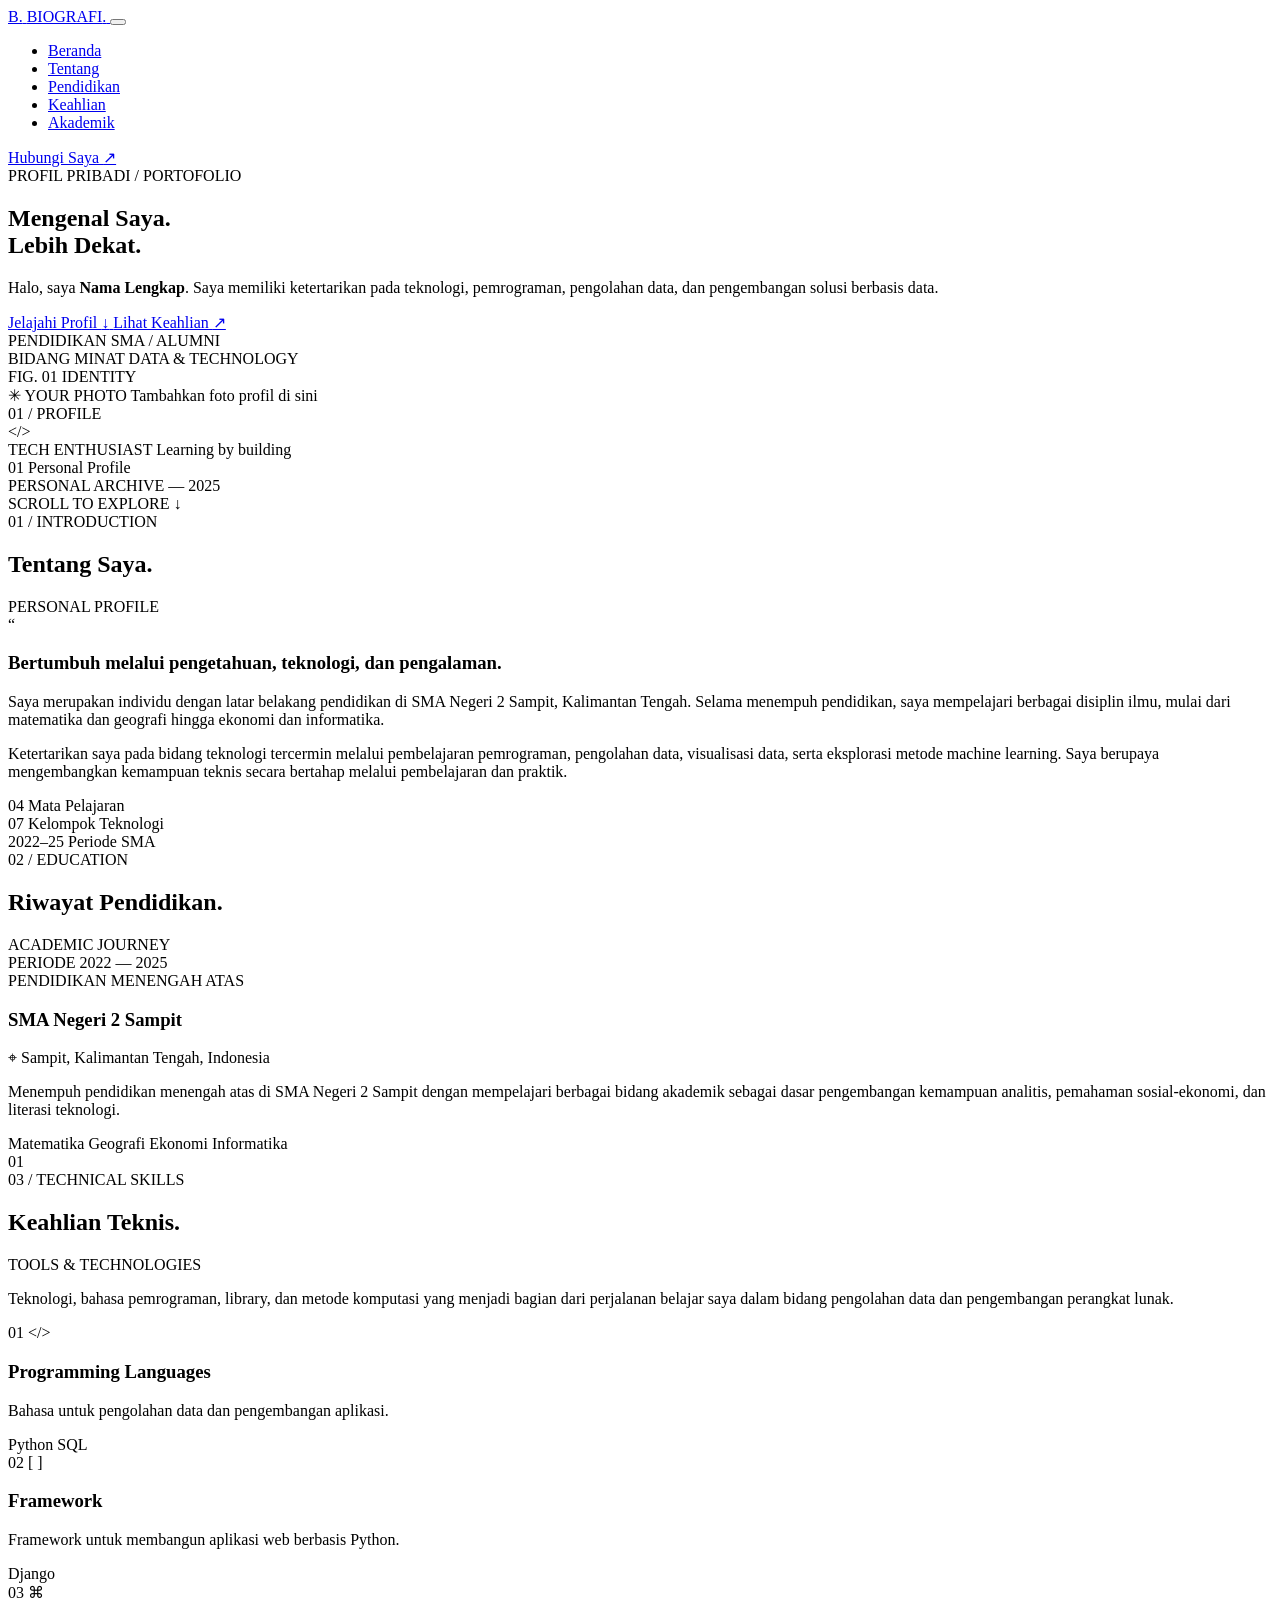
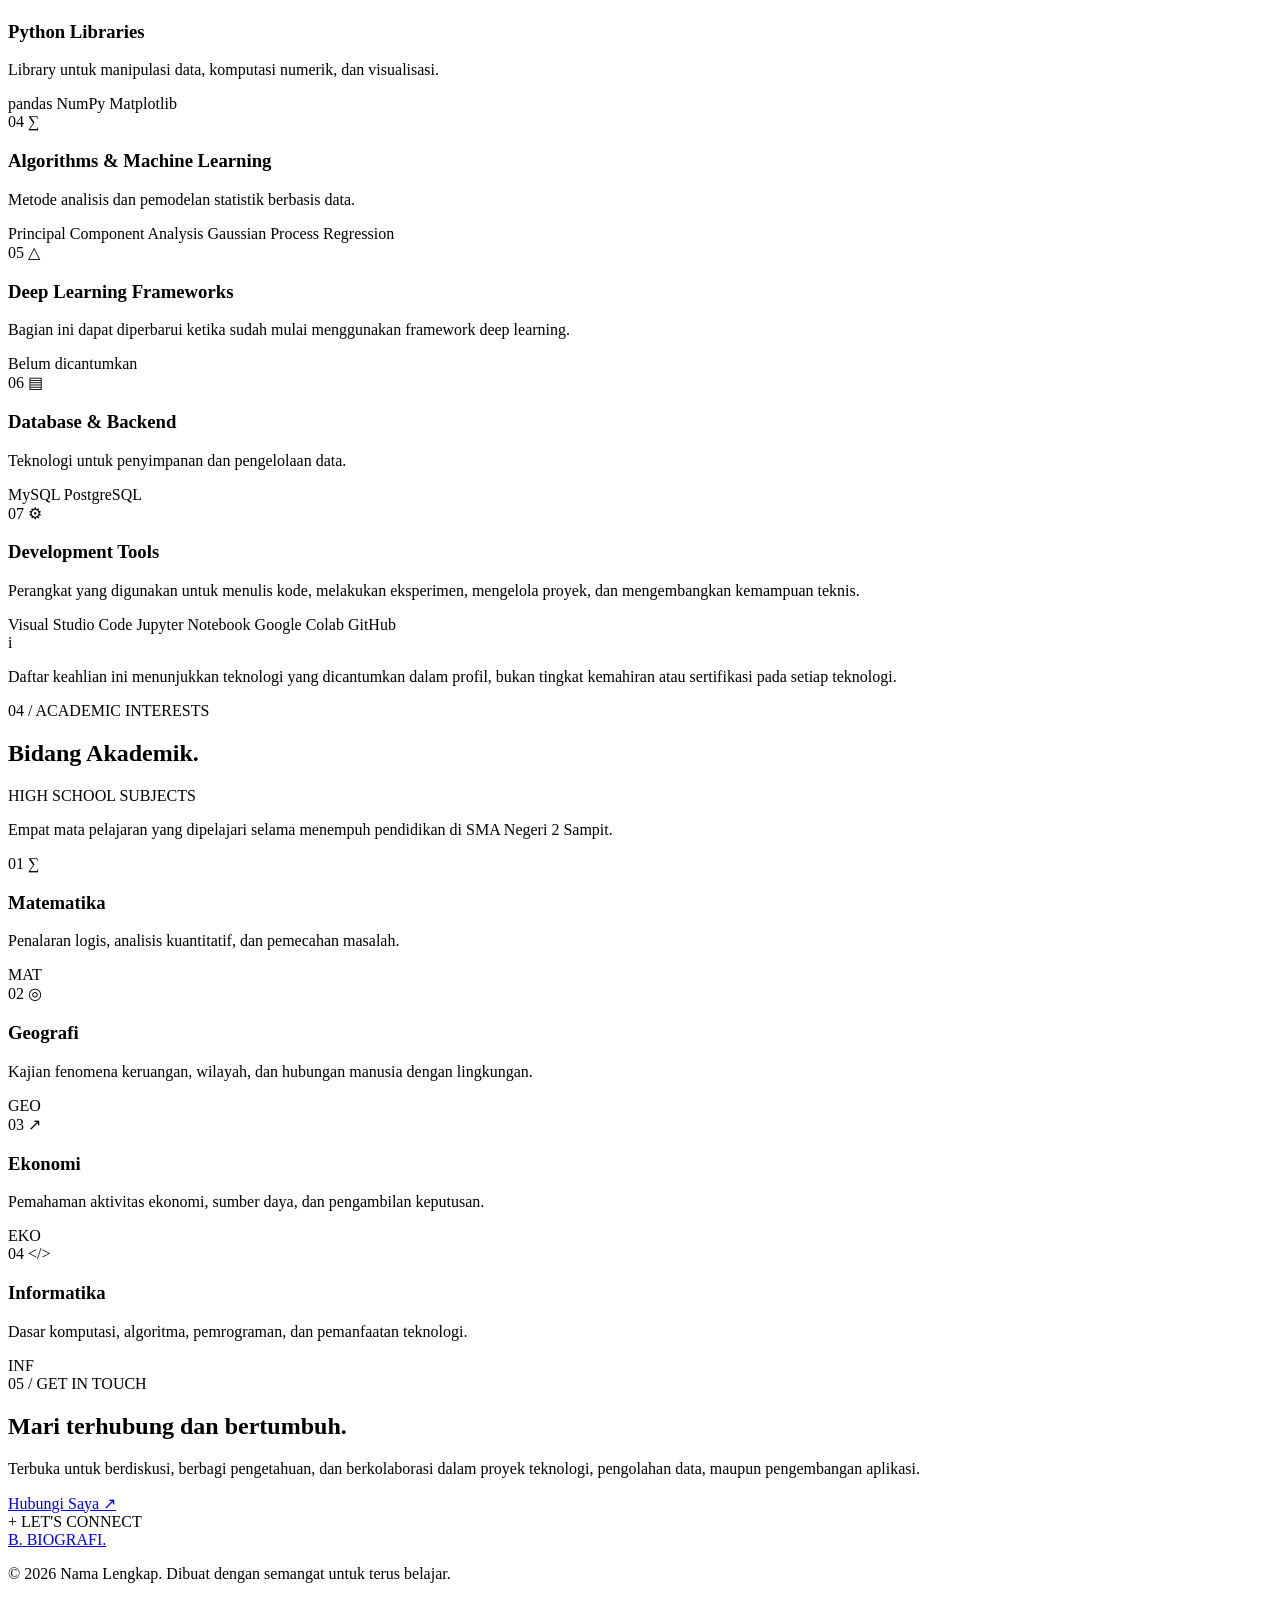
==== template/james.html @ bb6cb4f2 "menambahkan punya james" ====
<!DOCTYPE html>
<html lang="id">

<head>
    <meta charset="UTF-8">
    <meta name="viewport" content="width=device-width, initial-scale=1.0">

    <meta name="author" content="Nama Lengkap">
    <meta name="description" content="Biografi dan portofolio pribadi yang memuat riwayat pendidikan, keterampilan teknologi, dan minat dalam bidang sains data.">

    <title>Biografi | Nama Lengkap</title>

    <!-- Google Fonts -->
    <link rel="preconnect" href="https://fonts.googleapis.com">
    <link rel="preconnect" href="https://fonts.gstatic.com" crossorigin>
    <link href="https://fonts.googleapis.com/css2?family=DM+Mono:wght@400;500&family=Space+Grotesk:wght@400;500;600;700&display=swap" rel="stylesheet">

    <!-- Stylesheet -->
    <link rel="stylesheet" href="style/global.css">
</head>

<body>

    <!-- =========================
         HEADER & NAVIGATION
    ========================== -->
    <header class="site-header">
        <nav class="navbar container" aria-label="Navigasi utama">

            <a href="#beranda" class="brand">
                <span class="brand-symbol">B.</span>
                <span class="brand-name">BIOGRAFI<span class="brand-dot">.</span></span>
            </a>

            <button
                class="menu-toggle"
                id="menu-toggle"
                type="button"
                aria-label="Buka menu navigasi"
                aria-expanded="false"
                aria-controls="nav-menu"
            >
                <span></span>
                <span></span>
            </button>

            <ul class="nav-menu" id="nav-menu">
                <li><a href="#beranda" class="nav-link">Beranda</a></li>
                <li><a href="#tentang" class="nav-link">Tentang</a></li>
                <li><a href="#pendidikan" class="nav-link">Pendidikan</a></li>
                <li><a href="#keahlian" class="nav-link">Keahlian</a></li>
                <li><a href="#mata-pelajaran" class="nav-link">Akademik</a></li>
            </ul>

            <a href="#kontak" class="nav-cta">
                Hubungi Saya <span aria-hidden="true">↗</span>
            </a>

        </nav>
    </header>


    <main>

        <!-- =========================
             HERO / BERANDA
        ========================== -->
        <section class="hero section" id="beranda">

            <div class="hero-grid container">

                <div class="hero-content">

                    <div class="eyebrow">
                        <span class="status-dot"></span>
                        <span>PROFIL PRIBADI / PORTOFOLIO</span>
                    </div>

                    <h1>
                        Mengenal Saya<span class="heading-period">.</span>
                        <br>
                        <span class="heading-outline">Lebih Dekat.</span>
                    </h1>

                    <p class="hero-description">
                        Halo, saya <strong>Nama Lengkap</strong>.
                        Saya memiliki ketertarikan pada teknologi,
                        pemrograman, pengolahan data, dan pengembangan
                        solusi berbasis data.
                    </p>

                    <div class="hero-actions">
                        <a href="#tentang" class="button button-primary">
                            Jelajahi Profil <span aria-hidden="true">↓</span>
                        </a>

                        <a href="#keahlian" class="button button-secondary">
                            Lihat Keahlian <span aria-hidden="true">↗</span>
                        </a>
                    </div>

                    <div class="hero-meta">
                        <div class="meta-item">
                            <span class="meta-label">PENDIDIKAN</span>
                            <span class="meta-value">SMA / ALUMNI</span>
                        </div>

                        <div class="meta-divider"></div>

                        <div class="meta-item">
                            <span class="meta-label">BIDANG MINAT</span>
                            <span class="meta-value">DATA & TECHNOLOGY</span>
                        </div>
                    </div>

                </div>

                <div class="hero-visual">

                    <div class="visual-label visual-label-top">
                        <span>FIG. 01</span>
                        <span>IDENTITY</span>
                    </div>

                    <div class="profile-frame">

                        <!--
                            Ganti bagian ini dengan foto profil.
                            Contoh:
                            <img src="assets/profile.png"
                                 alt="Foto profil Nama Lengkap">
                        -->

                        <div class="profile-placeholder">
                            <span class="placeholder-icon" aria-hidden="true">✳</span>
                            <span class="placeholder-title">YOUR PHOTO</span>
                            <span class="placeholder-caption">
                                Tambahkan foto profil di sini
                            </span>
                        </div>

                        <div class="frame-index">01 / PROFILE</div>

                    </div>

                    <div class="floating-card floating-card-top">
                        <span class="floating-icon" aria-hidden="true">&lt;/&gt;</span>
                        <div>
                            <span class="floating-title">TECH ENTHUSIAST</span>
                            <span class="floating-subtitle">Learning by building</span>
                        </div>
                    </div>

                    <div class="floating-card floating-card-bottom">
                        <span class="floating-number">01</span>
                        <span class="floating-subtitle">Personal Profile</span>
                    </div>

                    <div class="visual-label visual-label-bottom">
                        PERSONAL ARCHIVE — 2025
                    </div>

                </div>

            </div>

            <div class="hero-bottom container">
                <span>SCROLL TO EXPLORE</span>
                <span aria-hidden="true">↓</span>
            </div>

        </section>


        <!-- =========================
             TENTANG SAYA
        ========================== -->
        <section class="about section" id="tentang">

            <div class="container">

                <div class="section-heading">
                    <div>
                        <span class="section-index">01 / INTRODUCTION</span>
                        <h2>Tentang Saya<span class="heading-period">.</span></h2>
                    </div>

                    <span class="section-tag">PERSONAL PROFILE</span>
                </div>

                <div class="about-grid">

                    <div class="about-lead">
                        <span class="about-quote-mark" aria-hidden="true">“</span>

                        <h3>
                            Bertumbuh melalui
                            <span class="text-highlight">pengetahuan,</span>
                            teknologi, dan pengalaman.
                        </h3>
                    </div>

                    <div class="about-details">

                        <p>
                            Saya merupakan individu dengan latar belakang
                            pendidikan di SMA Negeri 2 Sampit, Kalimantan
                            Tengah. Selama menempuh pendidikan, saya
                            mempelajari berbagai disiplin ilmu, mulai dari
                            matematika dan geografi hingga ekonomi dan
                            informatika.
                        </p>

                        <p>
                            Ketertarikan saya pada bidang teknologi
                            tercermin melalui pembelajaran pemrograman,
                            pengolahan data, visualisasi data, serta
                            eksplorasi metode machine learning. Saya
                            berupaya mengembangkan kemampuan teknis secara
                            bertahap melalui pembelajaran dan praktik.
                        </p>

                        <div class="about-facts">

                            <div class="fact-item">
                                <span class="fact-number">04</span>
                                <span class="fact-label">Mata Pelajaran</span>
                            </div>

                            <div class="fact-item">
                                <span class="fact-number">07</span>
                                <span class="fact-label">Kelompok Teknologi</span>
                            </div>

                            <div class="fact-item">
                                <span class="fact-number">2022–25</span>
                                <span class="fact-label">Periode SMA</span>
                            </div>

                        </div>

                    </div>

                </div>

            </div>

        </section>


        <!-- =========================
             PENDIDIKAN
        ========================== -->
        <section class="education section" id="pendidikan">

            <div class="container">

                <div class="section-heading">
                    <div>
                        <span class="section-index">02 / EDUCATION</span>
                        <h2>Riwayat Pendidikan<span class="heading-period">.</span></h2>
                    </div>

                    <span class="section-tag">ACADEMIC JOURNEY</span>
                </div>

                <article class="education-card">

                    <div class="education-year">
                        <span class="year-label">PERIODE</span>
                        <span class="year-value">2022</span>
                        <span class="year-separator">—</span>
                        <span class="year-value">2025</span>
                    </div>

                    <div class="education-content">

                        <span class="education-badge">
                            PENDIDIKAN MENENGAH ATAS
                        </span>

                        <h3>SMA Negeri 2 Sampit</h3>

                        <p class="education-location">
                            <span aria-hidden="true">⌖</span>
                            Sampit, Kalimantan Tengah, Indonesia
                        </p>

                        <p class="education-description">
                            Menempuh pendidikan menengah atas di SMA Negeri
                            2 Sampit dengan mempelajari berbagai bidang
                            akademik sebagai dasar pengembangan kemampuan
                            analitis, pemahaman sosial-ekonomi, dan literasi
                            teknologi.
                        </p>

                        <div class="education-tags">
                            <span>Matematika</span>
                            <span>Geografi</span>
                            <span>Ekonomi</span>
                            <span>Informatika</span>
                        </div>

                    </div>

                    <div class="education-index" aria-hidden="true">
                        01
                    </div>

                </article>

            </div>

        </section>


        <!-- =========================
             KEAHLIAN TEKNIS
        ========================== -->
        <section class="skills section" id="keahlian">

            <div class="container">

                <div class="section-heading">
                    <div>
                        <span class="section-index">03 / TECHNICAL SKILLS</span>
                        <h2>Keahlian Teknis<span class="heading-period">.</span></h2>
                    </div>

                    <span class="section-tag">TOOLS & TECHNOLOGIES</span>
                </div>

                <p class="section-description">
                    Teknologi, bahasa pemrograman, library, dan metode
                    komputasi yang menjadi bagian dari perjalanan belajar
                    saya dalam bidang pengolahan data dan pengembangan
                    perangkat lunak.
                </p>

                <div class="skills-grid">

                    <!-- CATEGORY 01 -->
                    <article class="skill-card">

                        <div class="skill-card-header">
                            <span class="skill-number">01</span>
                            <span class="skill-symbol" aria-hidden="true">&lt;/&gt;</span>
                        </div>

                        <h3>Programming Languages</h3>

                        <p>Bahasa untuk pengolahan data dan pengembangan aplikasi.</p>

                        <div class="skill-list">
                            <span class="skill-tag skill-featured">Python</span>
                            <span class="skill-tag">SQL</span>
                        </div>

                    </article>


                    <!-- CATEGORY 02 -->
                    <article class="skill-card">

                        <div class="skill-card-header">
                            <span class="skill-number">02</span>
                            <span class="skill-symbol" aria-hidden="true">[ ]</span>
                        </div>

                        <h3>Framework</h3>

                        <p>Framework untuk membangun aplikasi web berbasis Python.</p>

                        <div class="skill-list">
                            <span class="skill-tag skill-featured">Django</span>
                        </div>

                    </article>


                    <!-- CATEGORY 03 -->
                    <article class="skill-card">

                        <div class="skill-card-header">
                            <span class="skill-number">03</span>
                            <span class="skill-symbol" aria-hidden="true">⌘</span>
                        </div>

                        <h3>Python Libraries</h3>

                        <p>Library untuk manipulasi data, komputasi numerik, dan visualisasi.</p>

                        <div class="skill-list">
                            <span class="skill-tag skill-featured">pandas</span>
                            <span class="skill-tag">NumPy</span>
                            <span class="skill-tag">Matplotlib</span>
                        </div>

                    </article>


                    <!-- CATEGORY 04 -->
                    <article class="skill-card">

                        <div class="skill-card-header">
                            <span class="skill-number">04</span>
                            <span class="skill-symbol" aria-hidden="true">∑</span>
                        </div>

                        <h3>Algorithms & Machine Learning</h3>

                        <p>Metode analisis dan pemodelan statistik berbasis data.</p>

                        <div class="skill-list">
                            <span class="skill-tag skill-featured">
                                Principal Component Analysis
                            </span>
                            <span class="skill-tag">
                                Gaussian Process Regression
                            </span>
                        </div>

                    </article>


                    <!-- CATEGORY 05 -->
                    <article class="skill-card">

                        <div class="skill-card-header">
                            <span class="skill-number">05</span>
                            <span class="skill-symbol" aria-hidden="true">△</span>
                        </div>

                        <h3>Deep Learning Frameworks</h3>

                        <p>
                            Bagian ini dapat diperbarui ketika sudah mulai
                            menggunakan framework deep learning.
                        </p>

                        <div class="skill-list">
                            <span class="skill-tag skill-muted">
                                Belum dicantumkan
                            </span>
                        </div>

                    </article>


                    <!-- CATEGORY 06 -->
                    <article class="skill-card">

                        <div class="skill-card-header">
                            <span class="skill-number">06</span>
                            <span class="skill-symbol" aria-hidden="true">▤</span>
                        </div>

                        <h3>Database & Backend</h3>

                        <p>Teknologi untuk penyimpanan dan pengelolaan data.</p>

                        <div class="skill-list">
                            <span class="skill-tag skill-featured">MySQL</span>
                            <span class="skill-tag">PostgreSQL</span>
                        </div>

                    </article>


                    <!-- CATEGORY 07 -->
                    <article class="skill-card skill-card-wide">

                        <div class="skill-card-header">
                            <span class="skill-number">07</span>
                            <span class="skill-symbol" aria-hidden="true">⚙</span>
                        </div>

                        <h3>Development Tools</h3>

                        <p>
                            Perangkat yang digunakan untuk menulis kode,
                            melakukan eksperimen, mengelola proyek, dan
                            mengembangkan kemampuan teknis.
                        </p>

                        <div class="skill-list">
                            <span class="skill-tag skill-featured">Visual Studio Code</span>
                            <span class="skill-tag">Jupyter Notebook</span>
                            <span class="skill-tag">Google Colab</span>
                            <span class="skill-tag">GitHub</span>
                        </div>

                    </article>

                </div>

                <div class="skills-note">
                    <span class="note-symbol" aria-hidden="true">i</span>
                    <p>
                        Daftar keahlian ini menunjukkan teknologi yang
                        dicantumkan dalam profil, bukan tingkat kemahiran
                        atau sertifikasi pada setiap teknologi.
                    </p>
                </div>

            </div>

        </section>


        <!-- =========================
             MATA PELAJARAN
        ========================== -->
        <section class="subjects section" id="mata-pelajaran">

            <div class="container">

                <div class="section-heading">
                    <div>
                        <span class="section-index">04 / ACADEMIC INTERESTS</span>
                        <h2>Bidang Akademik<span class="heading-period">.</span></h2>
                    </div>

                    <span class="section-tag">HIGH SCHOOL SUBJECTS</span>
                </div>

                <p class="section-description">
                    Empat mata pelajaran yang dipelajari selama menempuh
                    pendidikan di SMA Negeri 2 Sampit.
                </p>

                <div class="subjects-grid">

                    <article class="subject-card subject-math">
                        <span class="subject-number">01</span>
                        <span class="subject-icon" aria-hidden="true">∑</span>
                        <h3>Matematika</h3>
                        <p>
                            Penalaran logis, analisis kuantitatif,
                            dan pemecahan masalah.
                        </p>
                        <span class="subject-index">MAT</span>
                    </article>

                    <article class="subject-card subject-geography">
                        <span class="subject-number">02</span>
                        <span class="subject-icon" aria-hidden="true">◎</span>
                        <h3>Geografi</h3>
                        <p>
                            Kajian fenomena keruangan, wilayah,
                            dan hubungan manusia dengan lingkungan.
                        </p>
                        <span class="subject-index">GEO</span>
                    </article>

                    <article class="subject-card subject-economics">
                        <span class="subject-number">03</span>
                        <span class="subject-icon" aria-hidden="true">↗</span>
                        <h3>Ekonomi</h3>
                        <p>
                            Pemahaman aktivitas ekonomi, sumber daya,
                            dan pengambilan keputusan.
                        </p>
                        <span class="subject-index">EKO</span>
                    </article>

                    <article class="subject-card subject-informatics">
                        <span class="subject-number">04</span>
                        <span class="subject-icon" aria-hidden="true">&lt;/&gt;</span>
                        <h3>Informatika</h3>
                        <p>
                            Dasar komputasi, algoritma, pemrograman,
                            dan pemanfaatan teknologi.
                        </p>
                        <span class="subject-index">INF</span>
                    </article>

                </div>

            </div>

        </section>


        <!-- =========================
             KONTAK / PENUTUP
        ========================== -->
        <section class="contact section" id="kontak">

            <div class="container">

                <div class="contact-panel">

                    <div class="contact-content">

                        <span class="section-index">05 / GET IN TOUCH</span>

                        <h2>
                            Mari terhubung
                            <span class="heading-outline">dan bertumbuh.</span>
                        </h2>

                        <p>
                            Terbuka untuk berdiskusi, berbagi pengetahuan,
                            dan berkolaborasi dalam proyek teknologi,
                            pengolahan data, maupun pengembangan aplikasi.
                        </p>

                        <a
                            href="mailto:emailanda@example.com"
                            class="button button-light"
                        >
                            Hubungi Saya <span aria-hidden="true">↗</span>
                        </a>

                    </div>

                    <div class="contact-decoration" aria-hidden="true">
                        <span class="decoration-ring ring-one"></span>
                        <span class="decoration-ring ring-two"></span>
                        <span class="decoration-cross">+</span>
                        <span class="decoration-label">LET'S CONNECT</span>
                    </div>

                </div>

            </div>

        </section>

    </main>


    <!-- =========================
         FOOTER
    ========================== -->
    <footer class="site-footer">

        <div class="container footer-inner">

            <a href="#beranda" class="brand footer-brand">
                <span class="brand-symbol">B.</span>
                <span class="brand-name">BIOGRAFI<span class="brand-dot">.</span></span>
            </a>

            <p class="footer-copy">
                © <span id="current-year">2026</span> Nama Lengkap.
                Dibuat dengan semangat untuk terus belajar.
            </p>

            <a href="#beranda" class="back-to-top">
                Kembali ke atas ↑
            </a>

        </div>

    </footer>


    <!-- =========================
         JAVASCRIPT
    ========================== -->
    <script>
        // Tahun otomatis pada footer
        document.getElementById("current-year").textContent =
            new Date().getFullYear();

        // Menu navigasi untuk perangkat mobile
        const menuToggle = document.getElementById("menu-toggle");
        const navMenu = document.getElementById("nav-menu");
        const navLinks = document.querySelectorAll(".nav-link");

        menuToggle.addEventListener("click", function () {
            const isOpen = navMenu.classList.toggle("is-open");

            menuToggle.classList.toggle("is-active", isOpen);
            menuToggle.setAttribute("aria-expanded", String(isOpen));
        });

        // Tutup menu setelah tautan dipilih
        navLinks.forEach(function (link) {
            link.addEventListener("click", function () {
                navMenu.classList.remove("is-open");
                menuToggle.classList.remove("is-active");
                menuToggle.setAttribute("aria-expanded", "false");
            });
        });
    </script>

</body>
</html>
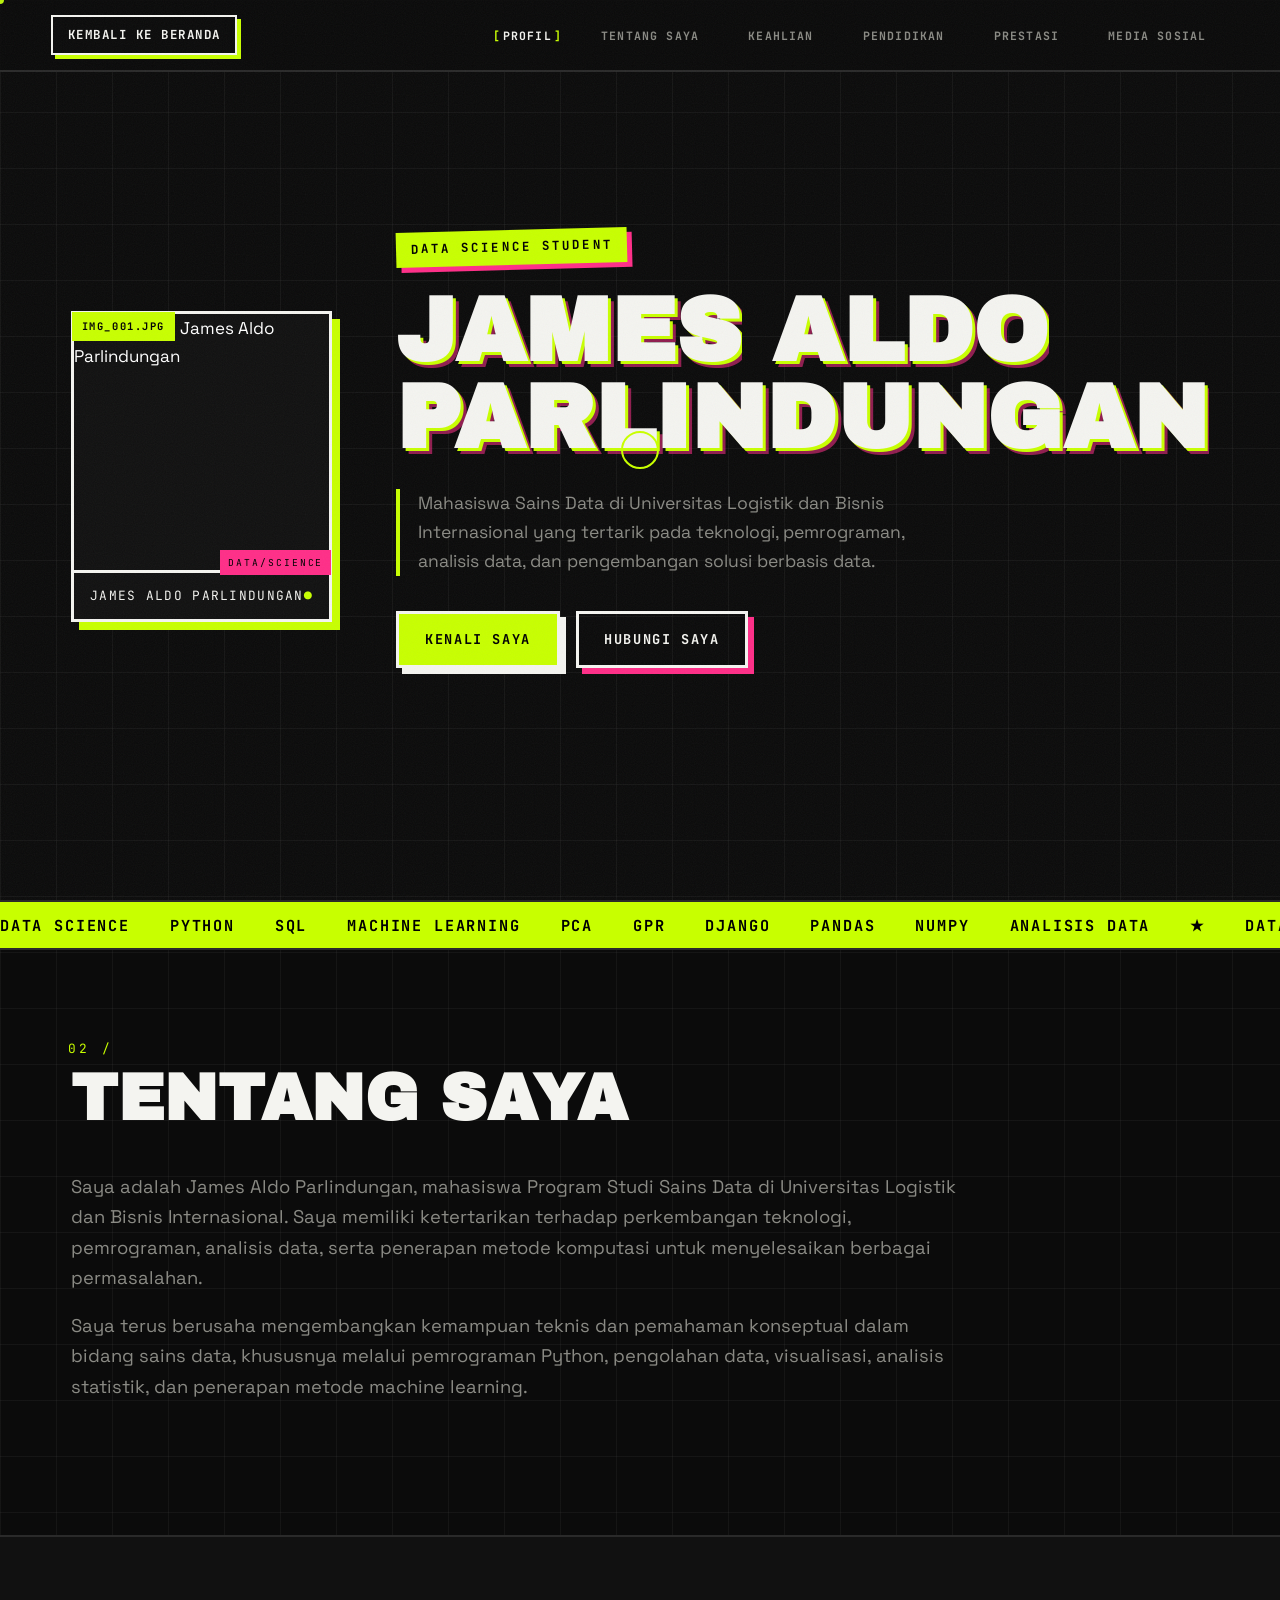
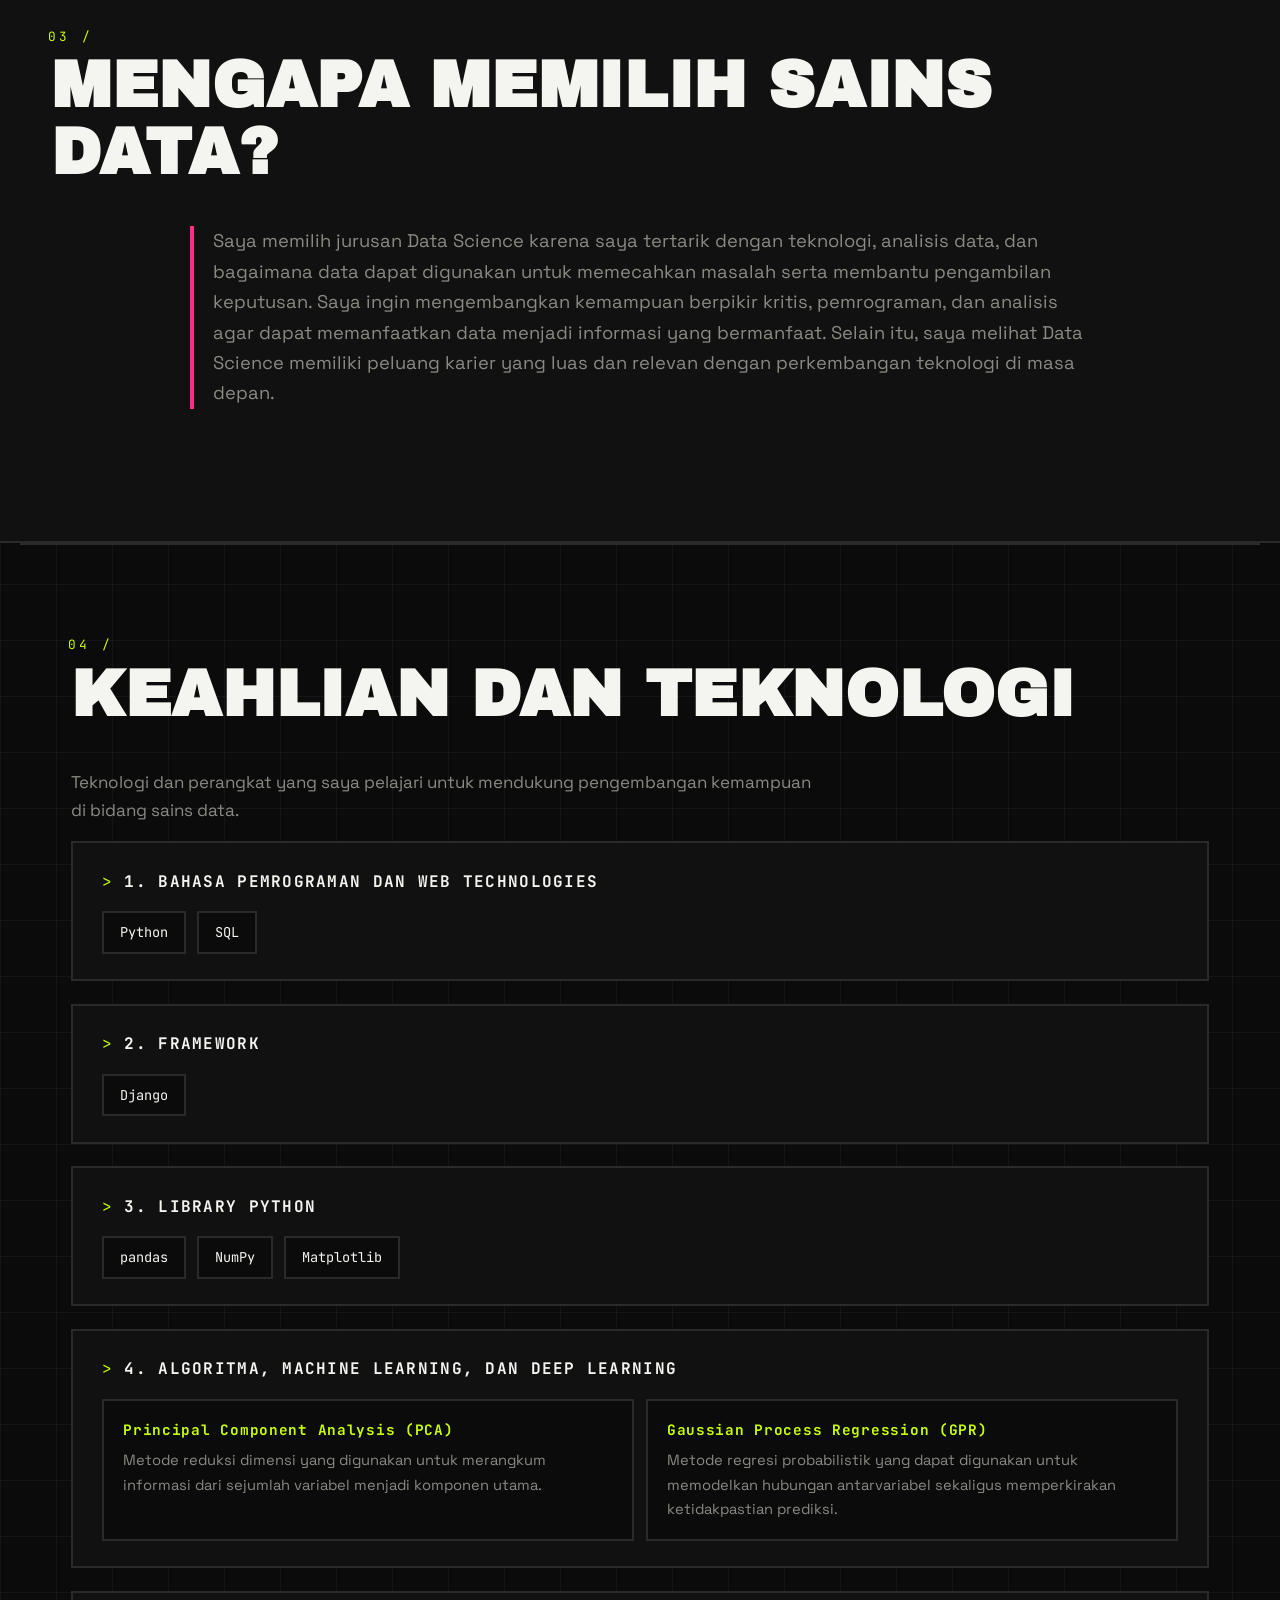
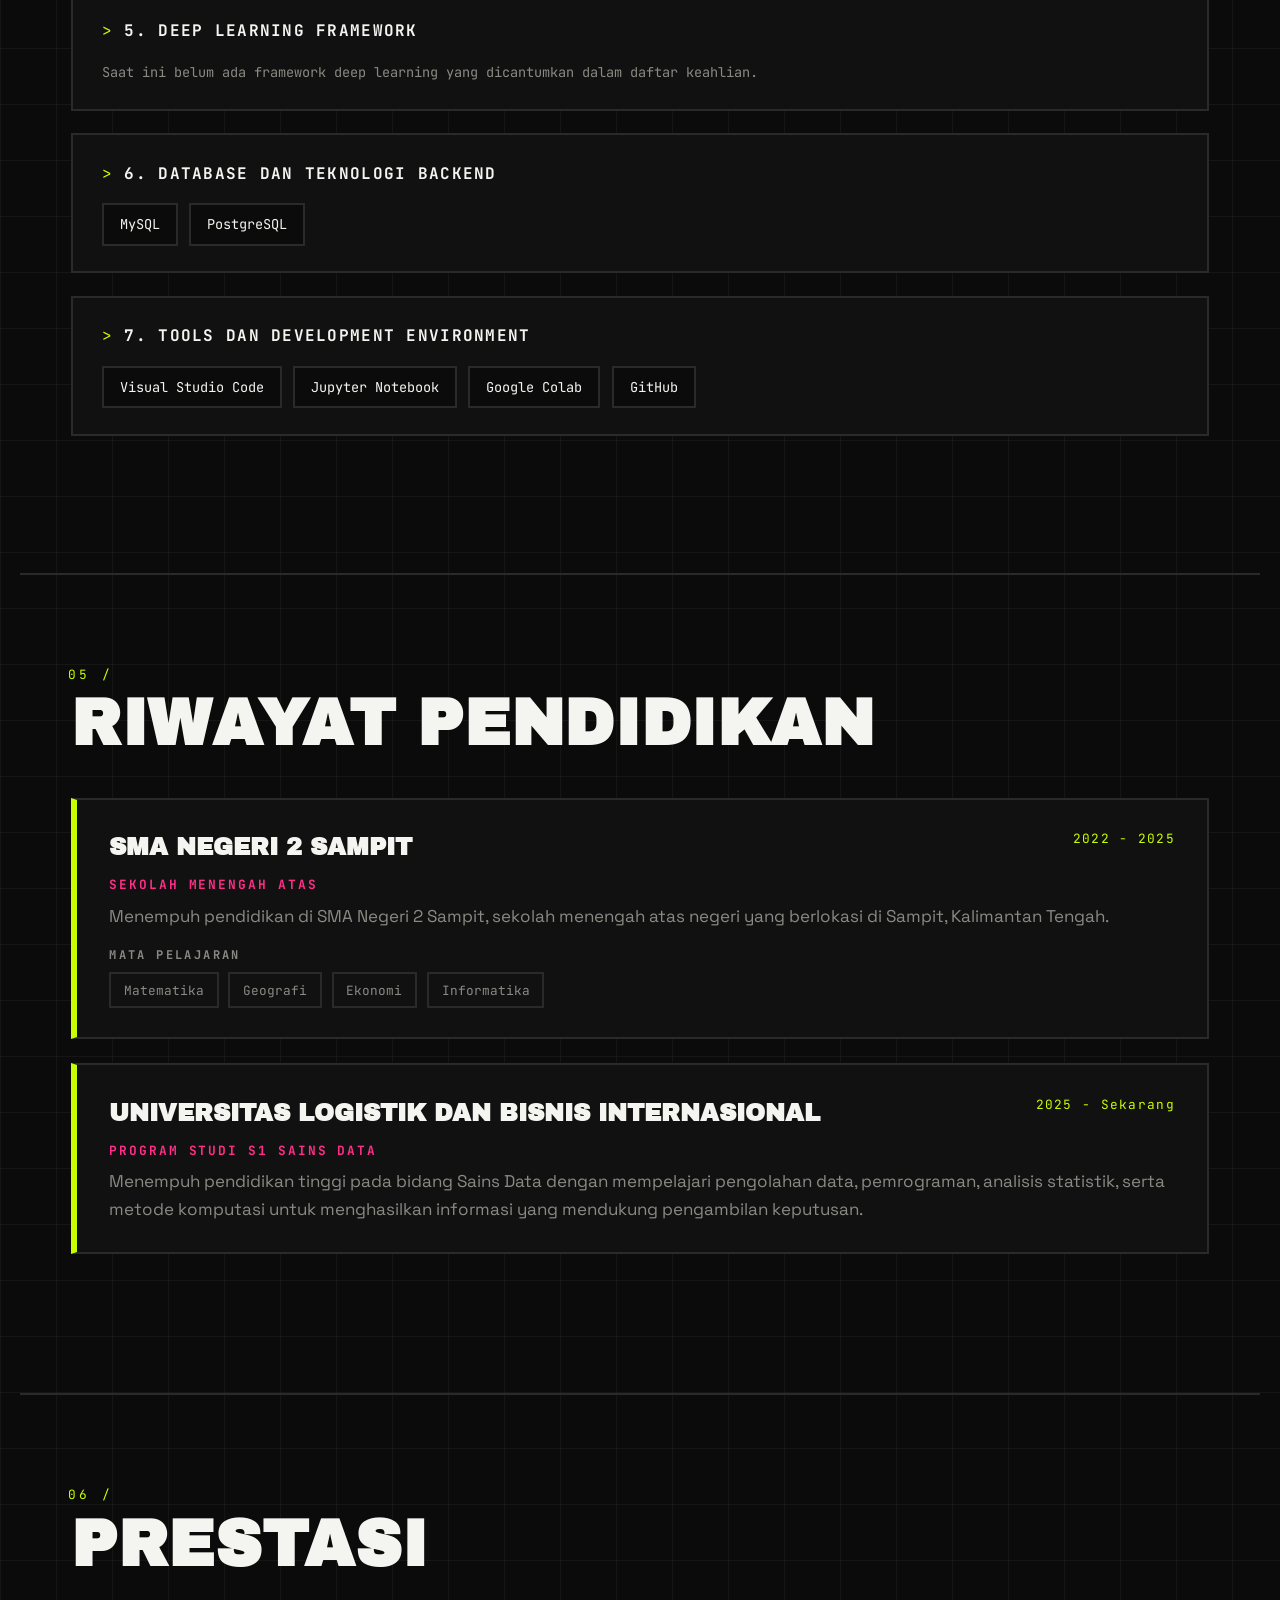
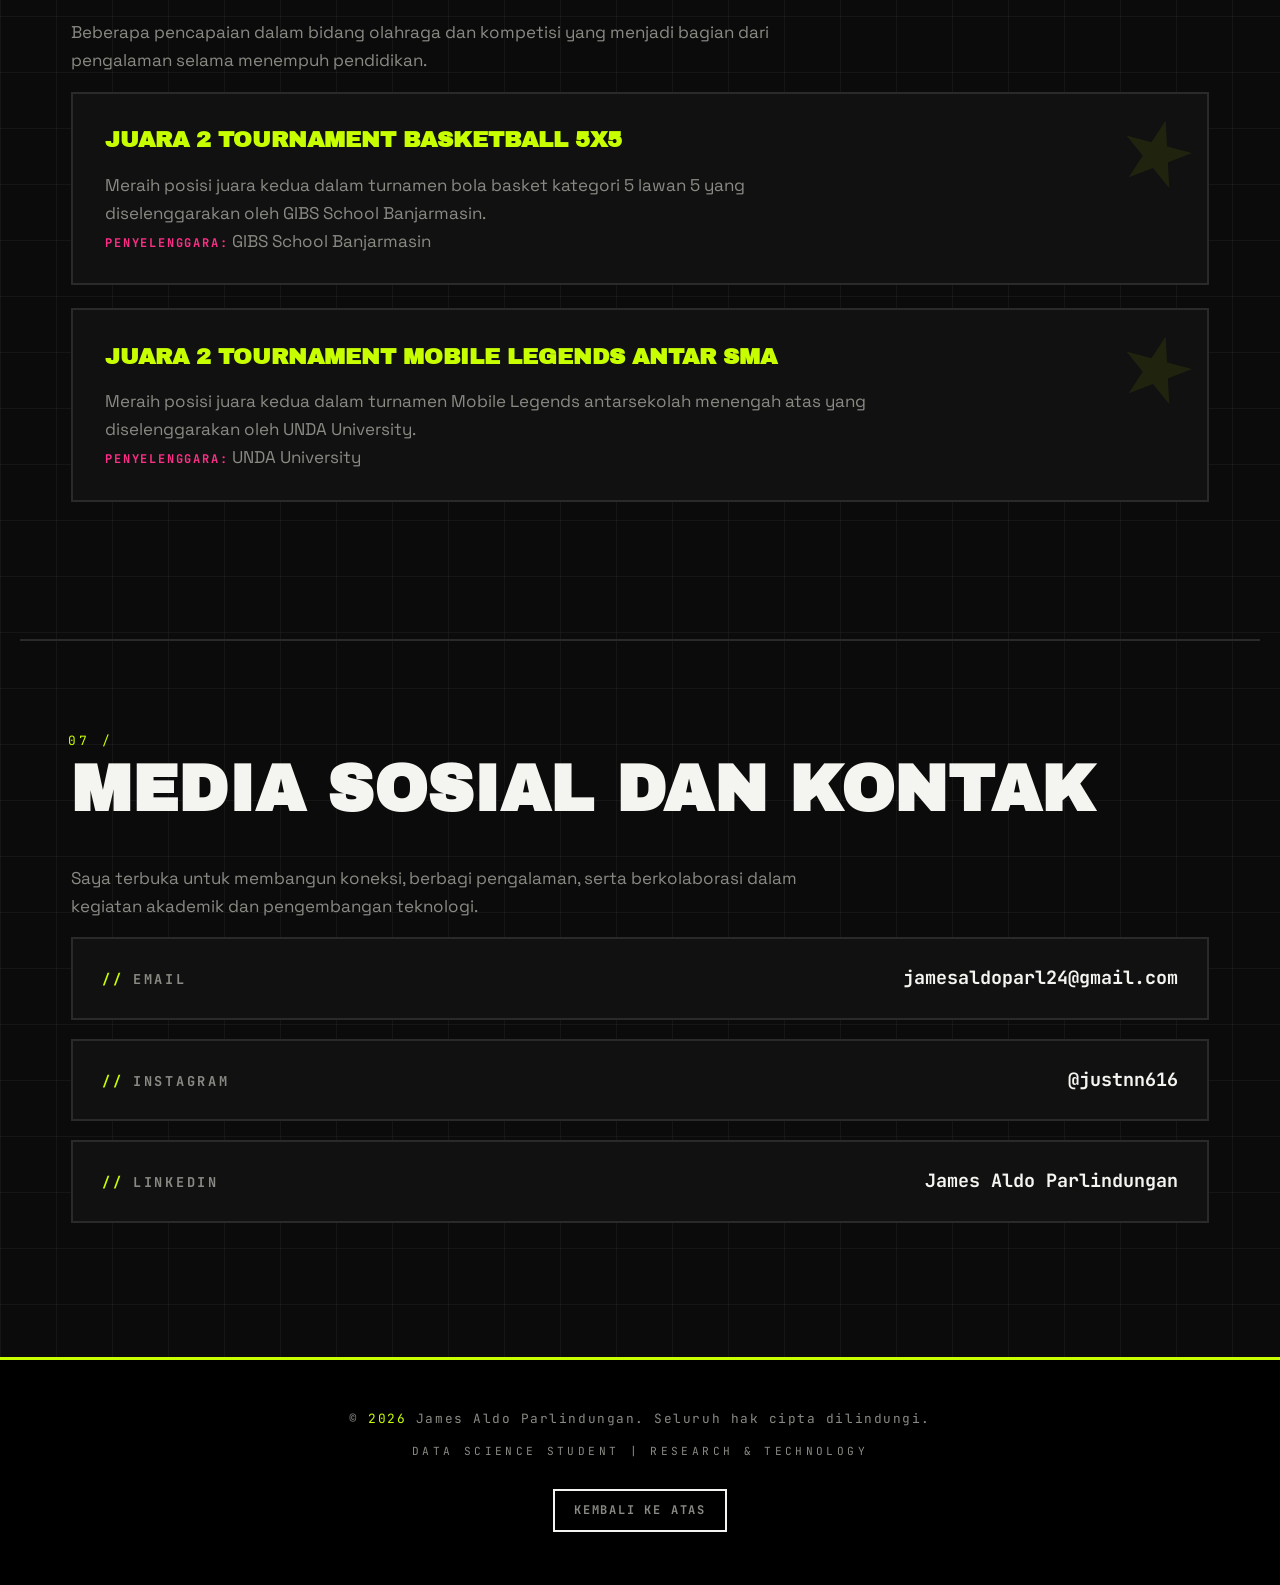
==== commit 8a723550: "mengubah style kimi, menambah style james, menambah interaksi kimi" ====
--- a/template/james.html
+++ b/template/james.html
@@ -1,4 +1,3 @@
-
 <!DOCTYPE html>
 <html lang="id">
 
@@ -6,687 +5,433 @@
     <meta charset="UTF-8">
     <meta name="viewport" content="width=device-width, initial-scale=1.0">
 
-    <meta name="author" content="Nama Lengkap">
-    <meta name="description" content="Biografi dan portofolio pribadi yang memuat riwayat pendidikan, keterampilan teknologi, dan minat dalam bidang sains data.">
-
-    <title>Biografi | Nama Lengkap</title>
-
-    <!-- Google Fonts -->
-    <link rel="preconnect" href="https://fonts.googleapis.com">
-    <link rel="preconnect" href="https://fonts.gstatic.com" crossorigin>
-    <link href="https://fonts.googleapis.com/css2?family=DM+Mono:wght@400;500&family=Space+Grotesk:wght@400;500;600;700&display=swap" rel="stylesheet">
-
-    <!-- Stylesheet -->
-    <link rel="stylesheet" href="style/global.css">
+    <meta name="author" content="James Aldo Parlindungan">
+    <meta name="description"
+        content="Portofolio James Aldo Parlindungan, mahasiswa Sains Data Universitas Logistik dan Bisnis Internasional yang memiliki minat pada pemrograman, analisis data, dan machine learning.">
+
+    <title>James Aldo Parlindungan | Portofolio</title>
+
+    <link rel="stylesheet" href="../style/james.css">
 </head>
 
 <body>
 
-    <!-- =========================
-         HEADER & NAVIGATION
-    ========================== -->
-    <header class="site-header">
-        <nav class="navbar container" aria-label="Navigasi utama">
-
-            <a href="#beranda" class="brand">
-                <span class="brand-symbol">B.</span>
-                <span class="brand-name">BIOGRAFI<span class="brand-dot">.</span></span>
-            </a>
-
-            <button
-                class="menu-toggle"
-                id="menu-toggle"
-                type="button"
-                aria-label="Buka menu navigasi"
-                aria-expanded="false"
-                aria-controls="nav-menu"
-            >
-                <span></span>
-                <span></span>
-            </button>
-
-            <ul class="nav-menu" id="nav-menu">
-                <li><a href="#beranda" class="nav-link">Beranda</a></li>
-                <li><a href="#tentang" class="nav-link">Tentang</a></li>
-                <li><a href="#pendidikan" class="nav-link">Pendidikan</a></li>
-                <li><a href="#keahlian" class="nav-link">Keahlian</a></li>
-                <li><a href="#mata-pelajaran" class="nav-link">Akademik</a></li>
+    <!-- HEADER -->
+    <header id="beranda">
+
+        <nav aria-label="Navigasi utama">
+            <a href="../index.html">Kembali ke Beranda</a>
+
+            <ul>
+                <li><a href="#profil">Profil</a></li>
+                <li><a href="#tentang">Tentang Saya</a></li>
+                <li><a href="#keahlian">Keahlian</a></li>
+                <li><a href="#pendidikan">Pendidikan</a></li>
+                <li><a href="#prestasi">Prestasi</a></li>
+                <li><a href="#kontak">Media Sosial</a></li>
             </ul>
-
-            <a href="#kontak" class="nav-cta">
-                Hubungi Saya <span aria-hidden="true">↗</span>
-            </a>
-
         </nav>
+
     </header>
 
 
+    <!-- PROFIL UTAMA -->
     <main>
 
-        <!-- =========================
-             HERO / BERANDA
-        ========================== -->
-        <section class="hero section" id="beranda">
-
-            <div class="hero-grid container">
-
-                <div class="hero-content">
-
-                    <div class="eyebrow">
-                        <span class="status-dot"></span>
-                        <span>PROFIL PRIBADI / PORTOFOLIO</span>
-                    </div>
-
-                    <h1>
-                        Mengenal Saya<span class="heading-period">.</span>
-                        <br>
-                        <span class="heading-outline">Lebih Dekat.</span>
-                    </h1>
-
-                    <p class="hero-description">
-                        Halo, saya <strong>Nama Lengkap</strong>.
-                        Saya memiliki ketertarikan pada teknologi,
-                        pemrograman, pengolahan data, dan pengembangan
-                        solusi berbasis data.
-                    </p>
-
-                    <div class="hero-actions">
-                        <a href="#tentang" class="button button-primary">
-                            Jelajahi Profil <span aria-hidden="true">↓</span>
-                        </a>
-
-                        <a href="#keahlian" class="button button-secondary">
-                            Lihat Keahlian <span aria-hidden="true">↗</span>
-                        </a>
-                    </div>
-
-                    <div class="hero-meta">
-                        <div class="meta-item">
-                            <span class="meta-label">PENDIDIKAN</span>
-                            <span class="meta-value">SMA / ALUMNI</span>
-                        </div>
-
-                        <div class="meta-divider"></div>
-
-                        <div class="meta-item">
-                            <span class="meta-label">BIDANG MINAT</span>
-                            <span class="meta-value">DATA & TECHNOLOGY</span>
-                        </div>
-                    </div>
-
-                </div>
-
-                <div class="hero-visual">
-
-                    <div class="visual-label visual-label-top">
-                        <span>FIG. 01</span>
-                        <span>IDENTITY</span>
-                    </div>
-
-                    <div class="profile-frame">
-
-                        <!--
-                            Ganti bagian ini dengan foto profil.
-                            Contoh:
-                            <img src="assets/profile.png"
-                                 alt="Foto profil Nama Lengkap">
-                        -->
-
-                        <div class="profile-placeholder">
-                            <span class="placeholder-icon" aria-hidden="true">✳</span>
-                            <span class="placeholder-title">YOUR PHOTO</span>
-                            <span class="placeholder-caption">
-                                Tambahkan foto profil di sini
-                            </span>
-                        </div>
-
-                        <div class="frame-index">01 / PROFILE</div>
-
-                    </div>
-
-                    <div class="floating-card floating-card-top">
-                        <span class="floating-icon" aria-hidden="true">&lt;/&gt;</span>
-                        <div>
-                            <span class="floating-title">TECH ENTHUSIAST</span>
-                            <span class="floating-subtitle">Learning by building</span>
-                        </div>
-                    </div>
-
-                    <div class="floating-card floating-card-bottom">
-                        <span class="floating-number">01</span>
-                        <span class="floating-subtitle">Personal Profile</span>
-                    </div>
-
-                    <div class="visual-label visual-label-bottom">
-                        PERSONAL ARCHIVE — 2025
-                    </div>
-
-                </div>
+        <section id="profil">
+
+            <figure>
+                <img
+                    src="../assets/james.jpeg"
+                    alt="Foto profil James Aldo Parlindungan"
+                    width="300"
+                    height="300"
+                >
+                <figcaption>James Aldo Parlindungan</figcaption>
+            </figure>
+
+            <div>
+                <p>DATA SCIENCE STUDENT</p>
+
+                <h1>James Aldo Parlindungan</h1>
+
+                <p>
+                    Mahasiswa Sains Data di Universitas Logistik dan Bisnis
+                    Internasional yang tertarik pada teknologi, pemrograman,
+                    analisis data, dan pengembangan solusi berbasis data.
+                </p>
+
+                <p>
+                    <a href="#tentang">Kenali Saya</a>
+                    <a href="#kontak">Hubungi Saya</a>
+                </p>
 
             </div>
 
-            <div class="hero-bottom container">
-                <span>SCROLL TO EXPLORE</span>
-                <span aria-hidden="true">↓</span>
-            </div>
-
-        </section>
-
-
-        <!-- =========================
-             TENTANG SAYA
-        ========================== -->
-        <section class="about section" id="tentang">
-
-            <div class="container">
-
-                <div class="section-heading">
-                    <div>
-                        <span class="section-index">01 / INTRODUCTION</span>
-                        <h2>Tentang Saya<span class="heading-period">.</span></h2>
-                    </div>
-
-                    <span class="section-tag">PERSONAL PROFILE</span>
-                </div>
-
-                <div class="about-grid">
-
-                    <div class="about-lead">
-                        <span class="about-quote-mark" aria-hidden="true">“</span>
-
-                        <h3>
-                            Bertumbuh melalui
-                            <span class="text-highlight">pengetahuan,</span>
-                            teknologi, dan pengalaman.
-                        </h3>
-                    </div>
-
-                    <div class="about-details">
-
+        </section>
+
+
+        <!-- TENTANG SAYA -->
+        <section id="tentang">
+
+            <h2>Tentang Saya</h2>
+
+            <p>
+                Saya adalah James Aldo Parlindungan, mahasiswa Program Studi
+                Sains Data di Universitas Logistik dan Bisnis Internasional.
+                Saya memiliki ketertarikan terhadap perkembangan teknologi,
+                pemrograman, analisis data, serta penerapan metode komputasi
+                untuk menyelesaikan berbagai permasalahan.
+            </p>
+
+            <p>
+                Saya terus berusaha mengembangkan kemampuan teknis dan
+                pemahaman konseptual dalam bidang sains data, khususnya
+                melalui pemrograman Python, pengolahan data, visualisasi,
+                analisis statistik, dan penerapan metode machine learning.
+            </p>
+
+        </section>
+
+
+        <!-- ALASAN MEMILIH SAINS DATA -->
+        <section id="alasan">
+
+            <h2>Mengapa Memilih Sains Data?</h2>
+
+            <p>
+                Saya memilih jurusan Data Science karena saya tertarik dengan
+                teknologi, analisis data, dan bagaimana data dapat digunakan
+                untuk memecahkan masalah serta membantu pengambilan keputusan.
+                Saya ingin mengembangkan kemampuan berpikir kritis,
+                pemrograman, dan analisis agar dapat memanfaatkan data menjadi
+                informasi yang bermanfaat. Selain itu, saya melihat Data
+                Science memiliki peluang karier yang luas dan relevan dengan
+                perkembangan teknologi di masa depan.
+            </p>
+
+        </section>
+
+
+        <!-- KEAHLIAN -->
+        <section id="keahlian">
+
+            <h2>Keahlian dan Teknologi</h2>
+
+            <p>
+                Teknologi dan perangkat yang saya pelajari untuk mendukung
+                pengembangan kemampuan di bidang sains data.
+            </p>
+
+
+            <!-- BAHASA PEMROGRAMAN -->
+            <article>
+
+                <h3>1. Bahasa Pemrograman dan Web Technologies</h3>
+
+                <ul>
+                    <li>Python</li>
+                    <li>SQL</li>
+                </ul>
+
+            </article>
+
+
+            <!-- FRAMEWORK -->
+            <article>
+
+                <h3>2. Framework</h3>
+
+                <ul>
+                    <li>Django</li>
+                </ul>
+
+            </article>
+
+
+            <!-- LIBRARY PYTHON -->
+            <article>
+
+                <h3>3. Library Python</h3>
+
+                <ul>
+                    <li>pandas</li>
+                    <li>NumPy</li>
+                    <li>Matplotlib</li>
+                </ul>
+
+            </article>
+
+
+            <!-- ALGORITMA DAN MACHINE LEARNING -->
+            <article>
+
+                <h3>4. Algoritma, Machine Learning, dan Deep Learning</h3>
+
+                <ul>
+                    <li>
+                        <strong>Principal Component Analysis (PCA)</strong>
                         <p>
-                            Saya merupakan individu dengan latar belakang
-                            pendidikan di SMA Negeri 2 Sampit, Kalimantan
-                            Tengah. Selama menempuh pendidikan, saya
-                            mempelajari berbagai disiplin ilmu, mulai dari
-                            matematika dan geografi hingga ekonomi dan
-                            informatika.
+                            Metode reduksi dimensi yang digunakan untuk
+                            merangkum informasi dari sejumlah variabel
+                            menjadi komponen utama.
                         </p>
-
+                    </li>
+
+                    <li>
+                        <strong>Gaussian Process Regression (GPR)</strong>
                         <p>
-                            Ketertarikan saya pada bidang teknologi
-                            tercermin melalui pembelajaran pemrograman,
-                            pengolahan data, visualisasi data, serta
-                            eksplorasi metode machine learning. Saya
-                            berupaya mengembangkan kemampuan teknis secara
-                            bertahap melalui pembelajaran dan praktik.
+                            Metode regresi probabilistik yang dapat digunakan
+                            untuk memodelkan hubungan antarvariabel sekaligus
+                            memperkirakan ketidakpastian prediksi.
                         </p>
-
-                        <div class="about-facts">
-
-                            <div class="fact-item">
-                                <span class="fact-number">04</span>
-                                <span class="fact-label">Mata Pelajaran</span>
-                            </div>
-
-                            <div class="fact-item">
-                                <span class="fact-number">07</span>
-                                <span class="fact-label">Kelompok Teknologi</span>
-                            </div>
-
-                            <div class="fact-item">
-                                <span class="fact-number">2022–25</span>
-                                <span class="fact-label">Periode SMA</span>
-                            </div>
-
-                        </div>
-
-                    </div>
-
-                </div>
-
-            </div>
-
-        </section>
-
-
-        <!-- =========================
-             PENDIDIKAN
-        ========================== -->
-        <section class="education section" id="pendidikan">
-
-            <div class="container">
-
-                <div class="section-heading">
-                    <div>
-                        <span class="section-index">02 / EDUCATION</span>
-                        <h2>Riwayat Pendidikan<span class="heading-period">.</span></h2>
-                    </div>
-
-                    <span class="section-tag">ACADEMIC JOURNEY</span>
-                </div>
-
-                <article class="education-card">
-
-                    <div class="education-year">
-                        <span class="year-label">PERIODE</span>
-                        <span class="year-value">2022</span>
-                        <span class="year-separator">—</span>
-                        <span class="year-value">2025</span>
-                    </div>
-
-                    <div class="education-content">
-
-                        <span class="education-badge">
-                            PENDIDIKAN MENENGAH ATAS
-                        </span>
-
-                        <h3>SMA Negeri 2 Sampit</h3>
-
-                        <p class="education-location">
-                            <span aria-hidden="true">⌖</span>
-                            Sampit, Kalimantan Tengah, Indonesia
-                        </p>
-
-                        <p class="education-description">
-                            Menempuh pendidikan menengah atas di SMA Negeri
-                            2 Sampit dengan mempelajari berbagai bidang
-                            akademik sebagai dasar pengembangan kemampuan
-                            analitis, pemahaman sosial-ekonomi, dan literasi
-                            teknologi.
-                        </p>
-
-                        <div class="education-tags">
-                            <span>Matematika</span>
-                            <span>Geografi</span>
-                            <span>Ekonomi</span>
-                            <span>Informatika</span>
-                        </div>
-
-                    </div>
-
-                    <div class="education-index" aria-hidden="true">
-                        01
-                    </div>
-
-                </article>
-
-            </div>
-
-        </section>
-
-
-        <!-- =========================
-             KEAHLIAN TEKNIS
-        ========================== -->
-        <section class="skills section" id="keahlian">
-
-            <div class="container">
-
-                <div class="section-heading">
-                    <div>
-                        <span class="section-index">03 / TECHNICAL SKILLS</span>
-                        <h2>Keahlian Teknis<span class="heading-period">.</span></h2>
-                    </div>
-
-                    <span class="section-tag">TOOLS & TECHNOLOGIES</span>
-                </div>
-
-                <p class="section-description">
-                    Teknologi, bahasa pemrograman, library, dan metode
-                    komputasi yang menjadi bagian dari perjalanan belajar
-                    saya dalam bidang pengolahan data dan pengembangan
-                    perangkat lunak.
-                </p>
-
-                <div class="skills-grid">
-
-                    <!-- CATEGORY 01 -->
-                    <article class="skill-card">
-
-                        <div class="skill-card-header">
-                            <span class="skill-number">01</span>
-                            <span class="skill-symbol" aria-hidden="true">&lt;/&gt;</span>
-                        </div>
-
-                        <h3>Programming Languages</h3>
-
-                        <p>Bahasa untuk pengolahan data dan pengembangan aplikasi.</p>
-
-                        <div class="skill-list">
-                            <span class="skill-tag skill-featured">Python</span>
-                            <span class="skill-tag">SQL</span>
-                        </div>
-
-                    </article>
-
-
-                    <!-- CATEGORY 02 -->
-                    <article class="skill-card">
-
-                        <div class="skill-card-header">
-                            <span class="skill-number">02</span>
-                            <span class="skill-symbol" aria-hidden="true">[ ]</span>
-                        </div>
-
-                        <h3>Framework</h3>
-
-                        <p>Framework untuk membangun aplikasi web berbasis Python.</p>
-
-                        <div class="skill-list">
-                            <span class="skill-tag skill-featured">Django</span>
-                        </div>
-
-                    </article>
-
-
-                    <!-- CATEGORY 03 -->
-                    <article class="skill-card">
-
-                        <div class="skill-card-header">
-                            <span class="skill-number">03</span>
-                            <span class="skill-symbol" aria-hidden="true">⌘</span>
-                        </div>
-
-                        <h3>Python Libraries</h3>
-
-                        <p>Library untuk manipulasi data, komputasi numerik, dan visualisasi.</p>
-
-                        <div class="skill-list">
-                            <span class="skill-tag skill-featured">pandas</span>
-                            <span class="skill-tag">NumPy</span>
-                            <span class="skill-tag">Matplotlib</span>
-                        </div>
-
-                    </article>
-
-
-                    <!-- CATEGORY 04 -->
-                    <article class="skill-card">
-
-                        <div class="skill-card-header">
-                            <span class="skill-number">04</span>
-                            <span class="skill-symbol" aria-hidden="true">∑</span>
-                        </div>
-
-                        <h3>Algorithms & Machine Learning</h3>
-
-                        <p>Metode analisis dan pemodelan statistik berbasis data.</p>
-
-                        <div class="skill-list">
-                            <span class="skill-tag skill-featured">
-                                Principal Component Analysis
-                            </span>
-                            <span class="skill-tag">
-                                Gaussian Process Regression
-                            </span>
-                        </div>
-
-                    </article>
-
-
-                    <!-- CATEGORY 05 -->
-                    <article class="skill-card">
-
-                        <div class="skill-card-header">
-                            <span class="skill-number">05</span>
-                            <span class="skill-symbol" aria-hidden="true">△</span>
-                        </div>
-
-                        <h3>Deep Learning Frameworks</h3>
-
-                        <p>
-                            Bagian ini dapat diperbarui ketika sudah mulai
-                            menggunakan framework deep learning.
-                        </p>
-
-                        <div class="skill-list">
-                            <span class="skill-tag skill-muted">
-                                Belum dicantumkan
-                            </span>
-                        </div>
-
-                    </article>
-
-
-                    <!-- CATEGORY 06 -->
-                    <article class="skill-card">
-
-                        <div class="skill-card-header">
-                            <span class="skill-number">06</span>
-                            <span class="skill-symbol" aria-hidden="true">▤</span>
-                        </div>
-
-                        <h3>Database & Backend</h3>
-
-                        <p>Teknologi untuk penyimpanan dan pengelolaan data.</p>
-
-                        <div class="skill-list">
-                            <span class="skill-tag skill-featured">MySQL</span>
-                            <span class="skill-tag">PostgreSQL</span>
-                        </div>
-
-                    </article>
-
-
-                    <!-- CATEGORY 07 -->
-                    <article class="skill-card skill-card-wide">
-
-                        <div class="skill-card-header">
-                            <span class="skill-number">07</span>
-                            <span class="skill-symbol" aria-hidden="true">⚙</span>
-                        </div>
-
-                        <h3>Development Tools</h3>
-
-                        <p>
-                            Perangkat yang digunakan untuk menulis kode,
-                            melakukan eksperimen, mengelola proyek, dan
-                            mengembangkan kemampuan teknis.
-                        </p>
-
-                        <div class="skill-list">
-                            <span class="skill-tag skill-featured">Visual Studio Code</span>
-                            <span class="skill-tag">Jupyter Notebook</span>
-                            <span class="skill-tag">Google Colab</span>
-                            <span class="skill-tag">GitHub</span>
-                        </div>
-
-                    </article>
-
-                </div>
-
-                <div class="skills-note">
-                    <span class="note-symbol" aria-hidden="true">i</span>
-                    <p>
-                        Daftar keahlian ini menunjukkan teknologi yang
-                        dicantumkan dalam profil, bukan tingkat kemahiran
-                        atau sertifikasi pada setiap teknologi.
-                    </p>
-                </div>
-
-            </div>
-
-        </section>
-
-
-        <!-- =========================
-             MATA PELAJARAN
-        ========================== -->
-        <section class="subjects section" id="mata-pelajaran">
-
-            <div class="container">
-
-                <div class="section-heading">
-                    <div>
-                        <span class="section-index">04 / ACADEMIC INTERESTS</span>
-                        <h2>Bidang Akademik<span class="heading-period">.</span></h2>
-                    </div>
-
-                    <span class="section-tag">HIGH SCHOOL SUBJECTS</span>
-                </div>
-
-                <p class="section-description">
-                    Empat mata pelajaran yang dipelajari selama menempuh
-                    pendidikan di SMA Negeri 2 Sampit.
-                </p>
-
-                <div class="subjects-grid">
-
-                    <article class="subject-card subject-math">
-                        <span class="subject-number">01</span>
-                        <span class="subject-icon" aria-hidden="true">∑</span>
-                        <h3>Matematika</h3>
-                        <p>
-                            Penalaran logis, analisis kuantitatif,
-                            dan pemecahan masalah.
-                        </p>
-                        <span class="subject-index">MAT</span>
-                    </article>
-
-                    <article class="subject-card subject-geography">
-                        <span class="subject-number">02</span>
-                        <span class="subject-icon" aria-hidden="true">◎</span>
-                        <h3>Geografi</h3>
-                        <p>
-                            Kajian fenomena keruangan, wilayah,
-                            dan hubungan manusia dengan lingkungan.
-                        </p>
-                        <span class="subject-index">GEO</span>
-                    </article>
-
-                    <article class="subject-card subject-economics">
-                        <span class="subject-number">03</span>
-                        <span class="subject-icon" aria-hidden="true">↗</span>
-                        <h3>Ekonomi</h3>
-                        <p>
-                            Pemahaman aktivitas ekonomi, sumber daya,
-                            dan pengambilan keputusan.
-                        </p>
-                        <span class="subject-index">EKO</span>
-                    </article>
-
-                    <article class="subject-card subject-informatics">
-                        <span class="subject-number">04</span>
-                        <span class="subject-icon" aria-hidden="true">&lt;/&gt;</span>
-                        <h3>Informatika</h3>
-                        <p>
-                            Dasar komputasi, algoritma, pemrograman,
-                            dan pemanfaatan teknologi.
-                        </p>
-                        <span class="subject-index">INF</span>
-                    </article>
-
-                </div>
-
-            </div>
-
-        </section>
-
-
-        <!-- =========================
-             KONTAK / PENUTUP
-        ========================== -->
-        <section class="contact section" id="kontak">
-
-            <div class="container">
-
-                <div class="contact-panel">
-
-                    <div class="contact-content">
-
-                        <span class="section-index">05 / GET IN TOUCH</span>
-
-                        <h2>
-                            Mari terhubung
-                            <span class="heading-outline">dan bertumbuh.</span>
-                        </h2>
-
-                        <p>
-                            Terbuka untuk berdiskusi, berbagi pengetahuan,
-                            dan berkolaborasi dalam proyek teknologi,
-                            pengolahan data, maupun pengembangan aplikasi.
-                        </p>
-
-                        <a
-                            href="mailto:emailanda@example.com"
-                            class="button button-light"
-                        >
-                            Hubungi Saya <span aria-hidden="true">↗</span>
-                        </a>
-
-                    </div>
-
-                    <div class="contact-decoration" aria-hidden="true">
-                        <span class="decoration-ring ring-one"></span>
-                        <span class="decoration-ring ring-two"></span>
-                        <span class="decoration-cross">+</span>
-                        <span class="decoration-label">LET'S CONNECT</span>
-                    </div>
-
-                </div>
-
-            </div>
+                    </li>
+                </ul>
+
+            </article>
+
+
+            <!-- DEEP LEARNING FRAMEWORK -->
+            <article>
+
+                <h3>5. Deep Learning Framework</h3>
+
+                <p>
+                    Saat ini belum ada framework deep learning yang
+                    dicantumkan dalam daftar keahlian.
+                </p>
+
+            </article>
+
+
+            <!-- DATABASE -->
+            <article>
+
+                <h3>6. Database dan Teknologi Backend</h3>
+
+                <ul>
+                    <li>MySQL</li>
+                    <li>PostgreSQL</li>
+                </ul>
+
+            </article>
+
+
+            <!-- TOOLS -->
+            <article>
+
+                <h3>7. Tools dan Development Environment</h3>
+
+                <ul>
+                    <li>Visual Studio Code</li>
+                    <li>Jupyter Notebook</li>
+                    <li>Google Colab</li>
+                    <li>GitHub</li>
+                </ul>
+
+            </article>
+
+        </section>
+
+
+        <!-- PENDIDIKAN -->
+        <section id="pendidikan">
+
+            <h2>Riwayat Pendidikan</h2>
+
+
+            <!-- SMA -->
+            <article>
+
+                <h3>SMA Negeri 2 Sampit</h3>
+
+                <p>
+                    <time datetime="2022">2022</time> -
+                    <time datetime="2025">2025</time>
+                </p>
+
+                <p>Sekolah Menengah Atas</p>
+
+                <p>
+                    Menempuh pendidikan di SMA Negeri 2 Sampit,
+                    sekolah menengah atas negeri yang berlokasi di
+                    Sampit, Kalimantan Tengah.
+                </p>
+
+                <h4>Mata Pelajaran</h4>
+
+                <ul>
+                    <li>Matematika</li>
+                    <li>Geografi</li>
+                    <li>Ekonomi</li>
+                    <li>Informatika</li>
+                </ul>
+
+            </article>
+
+
+            <!-- UNIVERSITAS -->
+            <article>
+
+                <h3>Universitas Logistik dan Bisnis Internasional</h3>
+
+                <p>
+                    <time datetime="2025">2025</time> - Sekarang
+                </p>
+
+                <p>Program Studi S1 Sains Data</p>
+
+                <p>
+                    Menempuh pendidikan tinggi pada bidang Sains Data
+                    dengan mempelajari pengolahan data, pemrograman,
+                    analisis statistik, serta metode komputasi untuk
+                    menghasilkan informasi yang mendukung pengambilan
+                    keputusan.
+                </p>
+
+            </article>
+
+        </section>
+
+
+        <!-- PRESTASI -->
+        <section id="prestasi">
+
+            <h2>Prestasi</h2>
+
+            <p>
+                Beberapa pencapaian dalam bidang olahraga dan kompetisi
+                yang menjadi bagian dari pengalaman selama menempuh
+                pendidikan.
+            </p>
+
+
+            <article>
+
+                <h3>Juara 2 Tournament Basketball 5x5</h3>
+
+                <p>
+                    Meraih posisi juara kedua dalam turnamen bola basket
+                    kategori 5 lawan 5 yang diselenggarakan oleh GIBS School
+                    Banjarmasin.
+                </p>
+
+                <p>
+                    <strong>Penyelenggara:</strong>
+                    GIBS School Banjarmasin
+                </p>
+
+            </article>
+
+
+            <article>
+
+                <h3>Juara 2 Tournament Mobile Legends Antar SMA</h3>
+
+                <p>
+                    Meraih posisi juara kedua dalam turnamen Mobile Legends
+                    antarsekolah menengah atas yang diselenggarakan oleh
+                    UNDA University.
+                </p>
+
+                <p>
+                    <strong>Penyelenggara:</strong>
+                    UNDA University
+                </p>
+
+            </article>
+
+        </section>
+
+
+        <!-- MEDIA SOSIAL DAN KONTAK -->
+        <section id="kontak">
+
+            <h2>Media Sosial dan Kontak</h2>
+
+            <p>
+                Saya terbuka untuk membangun koneksi, berbagi pengalaman,
+                serta berkolaborasi dalam kegiatan akademik dan
+                pengembangan teknologi.
+            </p>
+
+
+            <!-- EMAIL -->
+            <article>
+
+                <h3>Email</h3>
+
+                <p>
+                    <a href="mailto:jamesaldoparl24@gmail.com">
+                        jamesaldoparl24@gmail.com
+                    </a>
+                </p>
+
+            </article>
+
+
+            <!-- INSTAGRAM -->
+            <article>
+
+                <h3>Instagram</h3>
+
+                <p>
+                    <a
+                        href="https://www.instagram.com/justnn616/"
+                        target="_blank"
+                        rel="noopener noreferrer"
+                        aria-label="Kunjungi Instagram James Aldo Parlindungan"
+                    >
+                        @justnn616
+                    </a>
+                </p>
+
+            </article>
+
+
+            <!-- LINKEDIN -->
+            <article>
+
+                <h3>LinkedIn</h3>
+
+                <p>
+                    <a
+                        href="https://www.linkedin.com/in/james-aldo-parlindungan-845b6a389/"
+                        target="_blank"
+                        rel="noopener noreferrer"
+                        aria-label="Kunjungi LinkedIn James Aldo Parlindungan"
+                    >
+                        James Aldo Parlindungan
+                    </a>
+                </p>
+
+            </article>
 
         </section>
 
     </main>
 
 
-    <!-- =========================
-         FOOTER
-    ========================== -->
-    <footer class="site-footer">
-
-        <div class="container footer-inner">
-
-            <a href="#beranda" class="brand footer-brand">
-                <span class="brand-symbol">B.</span>
-                <span class="brand-name">BIOGRAFI<span class="brand-dot">.</span></span>
-            </a>
-
-            <p class="footer-copy">
-                © <span id="current-year">2026</span> Nama Lengkap.
-                Dibuat dengan semangat untuk terus belajar.
-            </p>
-
-            <a href="#beranda" class="back-to-top">
-                Kembali ke atas ↑
-            </a>
-
-        </div>
+    <!-- FOOTER -->
+    <footer>
+
+        <p>
+            &copy; <time datetime="2026">2026</time>
+            James Aldo Parlindungan. Seluruh hak cipta dilindungi.
+        </p>
+
+        <p>
+            Data Science Student | Research & Technology
+        </p>
+
+        <p>
+            <a href="#beranda">Kembali ke Atas</a>
+        </p>
 
     </footer>
 
-
-    <!-- =========================
-         JAVASCRIPT
-    ========================== -->
-    <script>
-        // Tahun otomatis pada footer
-        document.getElementById("current-year").textContent =
-            new Date().getFullYear();
-
-        // Menu navigasi untuk perangkat mobile
-        const menuToggle = document.getElementById("menu-toggle");
-        const navMenu = document.getElementById("nav-menu");
-        const navLinks = document.querySelectorAll(".nav-link");
-
-        menuToggle.addEventListener("click", function () {
-            const isOpen = navMenu.classList.toggle("is-open");
-
-            menuToggle.classList.toggle("is-active", isOpen);
-            menuToggle.setAttribute("aria-expanded", String(isOpen));
-        });
-
-        // Tutup menu setelah tautan dipilih
-        navLinks.forEach(function (link) {
-            link.addEventListener("click", function () {
-                navMenu.classList.remove("is-open");
-                menuToggle.classList.remove("is-active");
-                menuToggle.setAttribute("aria-expanded", "false");
-            });
-        });
-    </script>
+<script src="../script/james.js"></script>
 
 </body>
-</html>
+
+</html>
--- a/style/james.css
+++ b/style/james.css
@@ -0,0 +1,861 @@
+/* ============================================================
+   JAMES ALDO PARLINDUNGAN — BRUTALIST DARK PORTFOLIO
+   Tema: Neo-Brutalism / Dark Terminal
+   ============================================================ */
+
+@import url('https://fonts.googleapis.com/css2?family=Archivo+Black&family=Space+Grotesk:wght@400;500;700&family=JetBrains+Mono:wght@400;700&display=swap');
+
+/* ---------- TOKENS ---------- */
+:root{
+    --bg:        #0b0b0b;
+    --bg-2:      #111111;
+    --ink:       #f4f4f0;
+    --ink-dim:   #8a8a84;
+    --acid:      #c8ff00;
+    --pink:      #ff2e88;
+    --cyan:      #00e5ff;
+    --violet:    #8b5cff;
+    --border:    #2a2a2a;
+    --border-hi: #f4f4f0;
+
+    --font-display: 'Archivo Black', sans-serif;
+    --font-body:    'Space Grotesk', sans-serif;
+    --font-mono:    'JetBrains Mono', monospace;
+
+    --shadow-hard:  8px 8px 0 var(--acid);
+    --shadow-pink:  8px 8px 0 var(--pink);
+    --shadow-none:  0 0 0 transparent;
+
+    --nav-h: 72px;
+    --gutter: clamp(1.25rem, 4vw, 4rem);
+}
+
+/* ---------- RESET ---------- */
+*,*::before,*::after{
+    margin:0;
+    padding:0;
+    box-sizing:border-box;
+}
+html{
+    scroll-behavior:smooth;
+    scroll-padding-top: calc(var(--nav-h) + 16px);
+}
+body{
+    background:var(--bg);
+    color:var(--ink);
+    font-family:var(--font-body);
+    font-size:1.0625rem;
+    line-height:1.65;
+    overflow-x:hidden;
+    /* grid blueprint background */
+    background-image:
+        linear-gradient(rgba(244,244,240,.045) 1px, transparent 1px),
+        linear-gradient(90deg, rgba(244,244,240,.045) 1px, transparent 1px);
+    background-size:56px 56px;
+}
+/* film-grain / noise */
+body::after{
+    content:"";
+    position:fixed;
+    inset:0;
+    z-index:9990;
+    pointer-events:none;
+    opacity:.05;
+    background-image:url("data:image/svg+xml,%3Csvg xmlns='http://www.w3.org/2000/svg' width='160' height='160'%3E%3Cfilter id='n'%3E%3CfeTurbulence type='fractalNoise' baseFrequency='0.9' numOctaves='2'/%3E%3C/filter%3E%3Crect width='160' height='160' filter='url(%23n)'/%3E%3C/svg%3E");
+}
+::selection{
+    background:var(--acid);
+    color:#000;
+}
+/* scrollbar */
+::-webkit-scrollbar{width:12px;background:#000;}
+::-webkit-scrollbar-thumb{
+    background:var(--acid);
+    border:3px solid #000;
+}
+::-webkit-scrollbar-track{background:#000;}
+
+img{max-width:100%;display:block;}
+a{color:inherit;}
+ul{list-style:none;}
+
+/* custom cursor takes over on desktop */
+@media (hover:hover) and (pointer:fine){
+    body, a, button, article, figure{cursor:none;}
+}
+
+/* ---------- PRELOADER ---------- */
+#preloader{
+    position:fixed;
+    inset:0;
+    z-index:10000;
+    background:#000;
+    display:flex;
+    flex-direction:column;
+    align-items:center;
+    justify-content:center;
+    gap:18px;
+    transition:transform .45s cubic-bezier(.85,0,.15,1);
+}
+#preloader.done{transform:translateY(-101%);}
+#preloader .pre-logo{
+    font-family:var(--font-display);
+    font-size:clamp(1.6rem,5vw,3rem);
+    letter-spacing:.04em;
+    color:var(--ink);
+    text-transform:uppercase;
+}
+#preloader .pre-logo span{color:var(--acid);}
+#preloader .pre-bar{
+    width:min(320px,60vw);
+    height:14px;
+    border:2px solid var(--ink);
+    padding:2px;
+}
+#preloader .pre-bar i{
+    display:block;
+    height:100%;
+    width:0%;
+    background:var(--acid);
+    transition:width .12s linear;
+}
+#preloader .pre-pct{
+    font-family:var(--font-mono);
+    font-size:.8rem;
+    color:var(--ink-dim);
+    letter-spacing:.2em;
+}
+#preloader .pre-tag{
+    position:absolute;
+    bottom:24px;
+    font-family:var(--font-mono);
+    font-size:.7rem;
+    color:var(--ink-dim);
+    letter-spacing:.3em;
+    text-transform:uppercase;
+}
+
+/* ---------- CUSTOM CURSOR ---------- */
+.cursor-dot,.cursor-ring{
+    position:fixed;
+    top:0;left:0;
+    z-index:9999;
+    pointer-events:none;
+    border-radius:50%;
+    transform:translate(-50%,-50%);
+    display:none;
+}
+@media (hover:hover) and (pointer:fine){
+    .cursor-dot,.cursor-ring{display:block;}
+}
+.cursor-dot{
+    width:8px;height:8px;
+    background:var(--acid);
+    mix-blend-mode:difference;
+}
+.cursor-ring{
+    width:38px;height:38px;
+    border:2px solid var(--acid);
+    transition:width .25s ease, height .25s ease,
+               background .25s ease, border-color .25s ease;
+}
+.cursor-ring.is-hover{
+    width:76px;height:76px;
+    background:rgba(200,255,0,.12);
+    border-color:var(--pink);
+}
+.cursor-ring.is-view{
+    width:96px;height:96px;
+    background:var(--acid);
+    border-color:#000;
+}
+.cursor-label{
+    position:absolute;
+    inset:0;
+    display:flex;align-items:center;justify-content:center;
+    font-family:var(--font-mono);
+    font-size:.65rem;
+    font-weight:700;
+    letter-spacing:.15em;
+    color:#000;
+    opacity:0;
+    transition:opacity .2s;
+}
+.cursor-ring.is-view .cursor-label{opacity:1;}
+
+/* ---------- SCROLL PROGRESS ---------- */
+#scroll-progress{
+    position:fixed;
+    top:0;left:0;
+    height:4px;
+    width:0%;
+    background:var(--acid);
+    z-index:9995;
+}
+
+/* ---------- MARQUEE ---------- */
+.marquee{
+    overflow:hidden;
+    border-top:2px solid var(--border);
+    border-bottom:2px solid var(--border);
+    background:var(--acid);
+    color:#000;
+    padding:.55rem 0;
+    white-space:nowrap;
+}
+.marquee .marquee-track{
+    display:inline-flex;
+    gap:2.5rem;
+    font-family:var(--font-mono);
+    font-weight:700;
+    font-size:.95rem;
+    letter-spacing:.12em;
+    text-transform:uppercase;
+    animation:marquee 18s linear infinite;
+    will-change:transform;
+}
+.marquee:hover .marquee-track{animation-play-state:paused;}
+@keyframes marquee{
+    from{transform:translateX(0);}
+    to{transform:translateX(-50%);}
+}
+
+/* ---------- HEADER / NAV ---------- */
+header{
+    position:sticky;
+    top:0;
+    z-index:100;
+    height:var(--nav-h);
+    background:rgba(11,11,11,.88);
+    backdrop-filter:blur(10px);
+    border-bottom:2px solid var(--border);
+    transition:border-color .3s;
+}
+header.scrolled{border-bottom-color:var(--acid);}
+header nav{
+    height:100%;
+    display:flex;
+    align-items:center;
+    justify-content:space-between;
+    gap:1rem;
+    padding:0 var(--gutter);
+}
+header nav > a{ /* Kembali ke Beranda */
+    font-family:var(--font-mono);
+    font-size:.78rem;
+    font-weight:700;
+    letter-spacing:.12em;
+    text-transform:uppercase;
+    text-decoration:none;
+    border:2px solid var(--ink);
+    padding:.5rem .9rem;
+    background:var(--bg);
+    box-shadow:4px 4px 0 var(--acid);
+    transition:transform .15s, box-shadow .15s, background .15s, color .15s;
+    white-space:nowrap;
+}
+header nav > a:hover{
+    background:var(--acid);
+    color:#000;
+    transform:translate(-2px,-2px);
+    box-shadow:6px 6px 0 var(--pink);
+}
+header nav > a:active{
+    transform:translate(2px,2px);
+    box-shadow:0 0 0 var(--pink);
+}
+header nav ul{
+    display:flex;
+    align-items:center;
+    gap:.25rem;
+    overflow-x:auto;
+    scrollbar-width:none;
+}
+header nav ul::-webkit-scrollbar{display:none;}
+header nav ul li a{
+    position:relative;
+    display:block;
+    font-family:var(--font-mono);
+    font-size:.72rem;
+    font-weight:700;
+    letter-spacing:.1em;
+    text-transform:uppercase;
+    text-decoration:none;
+    padding:.55rem .8rem;
+    color:var(--ink-dim);
+    transition:color .2s;
+    white-space:nowrap;
+}
+header nav ul li a::before{
+    content:"[";
+    margin-right:.15em;
+    opacity:0;
+    color:var(--acid);
+    transition:opacity .2s;
+}
+header nav ul li a::after{
+    content:"]";
+    margin-left:.15em;
+    opacity:0;
+    color:var(--acid);
+    transition:opacity .2s;
+}
+header nav ul li a:hover,
+header nav ul li a.active{
+    color:var(--ink);
+}
+header nav ul li a:hover::before,
+header nav ul li a:hover::after,
+header nav ul li a.active::before,
+header nav ul li a.active::after{opacity:1;}
+
+/* ---------- LAYOUT ---------- */
+main{position:relative;z-index:1;}
+section{
+    padding:clamp(4rem,9vw,7.5rem) var(--gutter);
+    max-width:1240px;
+    margin-inline:auto;
+    position:relative;
+}
+section + section{border-top:2px solid var(--border);}
+
+/* section label & heading */
+section > h2{
+    font-family:var(--font-display);
+    font-size:clamp(2rem,6vw,4rem);
+    text-transform:uppercase;
+    line-height:1.05;
+    letter-spacing:.01em;
+    margin-bottom:2.5rem;
+    position:relative;
+    display:inline-block;
+}
+section > h2::before{
+    content:attr(data-index);
+    position:absolute;
+    top:-1.4rem;
+    left:-0.2rem;
+    font-family:var(--font-mono);
+    font-size:.8rem;
+    font-weight:400;
+    color:var(--acid);
+    letter-spacing:.25em;
+}
+section > h2::after{
+    content:"";
+    position:absolute;
+    left:0;bottom:-8px;
+    width:100%;
+    height:6px;
+    background:var(--acid);
+    transform:scaleX(0);
+    transform-origin:left;
+    transition:transform .35s cubic-bezier(.85,0,.15,1);
+}
+section > h2:hover::after{transform:scaleX(1);}
+
+section > p{
+    max-width:68ch;
+    color:var(--ink-dim);
+    margin-bottom:1.1rem;
+}
+
+/* ---------- HERO / PROFIL ---------- */
+#profil{
+    max-width:1240px;
+    display:grid;
+    grid-template-columns:minmax(260px,380px) 1fr;
+    align-items:center;
+    gap:clamp(2rem,5vw,4.5rem);
+    min-height:calc(100vh - var(--nav-h));
+    padding-top:clamp(3rem,6vw,5rem);
+}
+#profil figure{
+    position:relative;
+    border:3px solid var(--ink);
+    background:var(--bg-2);
+    box-shadow:var(--shadow-hard);
+    transition:transform .3s ease, box-shadow .3s ease;
+}
+#profil figure:hover{
+    transform:translate(-6px,-6px) rotate(-1.5deg);
+    box-shadow:14px 14px 0 var(--pink);
+}
+#profil figure::before{
+    content:"IMG_001.JPG";
+    position:absolute;
+    top:-2px;left:-2px;
+    z-index:2;
+    font-family:var(--font-mono);
+    font-size:.65rem;
+    font-weight:700;
+    letter-spacing:.15em;
+    background:var(--acid);
+    color:#000;
+    padding:.35rem .6rem;
+}
+#profil figure::after{
+    content:"DATA/SCIENCE";
+    position:absolute;
+    bottom:44px;right:-2px;
+    font-family:var(--font-mono);
+    font-size:.6rem;
+    letter-spacing:.2em;
+    background:var(--pink);
+    color:#000;
+    padding:.3rem .5rem;
+    transform:rotate(0);
+}
+#profil figure img{
+    width:100%;
+    height:auto;
+    aspect-ratio:1/1;
+    object-fit:cover;
+    filter:grayscale(1) contrast(1.15);
+    transition:filter .4s ease;
+}
+#profil figure:hover img{filter:grayscale(0) contrast(1.05);}
+#profil figcaption{
+    border-top:3px solid var(--ink);
+    padding:.8rem 1rem;
+    font-family:var(--font-mono);
+    font-size:.8rem;
+    letter-spacing:.1em;
+    text-transform:uppercase;
+    display:flex;
+    justify-content:space-between;
+    align-items:center;
+}
+#profil figcaption::after{
+    content:"●";
+    color:var(--acid);
+    animation:blink 1.4s steps(1) infinite;
+}
+@keyframes blink{50%{opacity:0;}}
+
+#profil > div > p:first-of-type{
+    display:inline-block;
+    font-family:var(--font-mono);
+    font-size:.78rem;
+    font-weight:700;
+    letter-spacing:.25em;
+    text-transform:uppercase;
+    background:var(--acid);
+    color:#000;
+    padding:.45rem .9rem;
+    margin-bottom:1.4rem;
+    transform:rotate(-1.5deg);
+    box-shadow:5px 5px 0 var(--pink);
+}
+#profil h1{
+    font-family:var(--font-display);
+    font-size:clamp(2.6rem,7.5vw,5.6rem);
+    line-height:.98;
+    text-transform:uppercase;
+    letter-spacing:.005em;
+    margin-bottom:1.6rem;
+    position:relative;
+    /* layered outline effect */
+    text-shadow:
+        3px 3px 0 var(--acid),
+        6px 6px 0 rgba(255,46,136,.55);
+}
+#profil h1 .word{display:inline-block;overflow:hidden;vertical-align:top;}
+#profil h1 .word > span{
+    display:inline-block;
+    transform:translateY(110%);
+    animation:wordUp .7s cubic-bezier(.2,.8,.2,1) forwards;
+}
+@keyframes wordUp{to{transform:translateY(0);}}
+#profil > div > p:not(:first-of-type){
+    color:var(--ink-dim);
+    max-width:52ch;
+    font-size:1.1rem;
+    margin-bottom:2.2rem;
+    border-left:4px solid var(--acid);
+    padding-left:1.1rem;
+}
+#profil > div > p:last-of-type{
+    display:flex;
+    flex-wrap:wrap;
+    gap:1rem;
+    border:none;
+    padding:0;
+}
+#profil > div > p:last-of-type a{
+    font-family:var(--font-mono);
+    font-size:.85rem;
+    font-weight:700;
+    letter-spacing:.12em;
+    text-transform:uppercase;
+    text-decoration:none;
+    padding:.9rem 1.6rem;
+    border:3px solid var(--ink);
+    transition:transform .15s, box-shadow .15s, background .15s, color .15s;
+}
+#profil > div > p:last-of-type a:first-child{
+    background:var(--acid);
+    color:#000;
+    box-shadow:6px 6px 0 var(--ink);
+}
+#profil > div > p:last-of-type a:first-child:hover{
+    background:var(--pink);
+    transform:translate(-3px,-3px);
+    box-shadow:9px 9px 0 var(--acid);
+}
+#profil > div > p:last-of-type a:last-child{
+    background:transparent;
+    color:var(--ink);
+    box-shadow:6px 6px 0 var(--pink);
+}
+#profil > div > p:last-of-type a:last-child:hover{
+    background:var(--ink);
+    color:#000;
+    transform:translate(-3px,-3px);
+    box-shadow:9px 9px 0 var(--pink);
+}
+#profil > div > p:last-of-type a:active{
+    transform:translate(3px,3px);
+    box-shadow:0 0 0 transparent;
+}
+
+/* ---------- TENTANG / ALASAN ---------- */
+#tentang p, #alasan p{
+    font-size:1.15rem;
+    max-width:75ch;
+}
+#alasan{
+    background:var(--bg-2);
+    max-width:none;
+    border-top:2px solid var(--border);
+    border-bottom:2px solid var(--border);
+}
+#alasan > *{max-width:1240px;margin-inline:auto;}
+#alasan p{
+    border-left:4px solid var(--pink);
+    padding-left:1.2rem;
+}
+
+/* ---------- KEAHLIAN ---------- */
+#keahlian article{
+    border:2px solid var(--border);
+    background:var(--bg-2);
+    padding:1.6rem 1.8rem;
+    margin-bottom:1.4rem;
+    position:relative;
+    transition:transform .2s ease, box-shadow .2s ease, border-color .2s ease;
+}
+#keahlian article:hover{
+    transform:translate(-4px,-4px);
+    border-color:var(--ink);
+    box-shadow:8px 8px 0 var(--acid);
+}
+#keahlian article h3{
+    font-family:var(--font-mono);
+    font-size:1rem;
+    font-weight:700;
+    letter-spacing:.08em;
+    text-transform:uppercase;
+    margin-bottom:1rem;
+    display:flex;
+    align-items:center;
+    gap:.7rem;
+}
+#keahlian article h3::before{
+    content:">";
+    color:var(--acid);
+    font-weight:400;
+}
+#keahlian article > p{
+    font-family:var(--font-mono);
+    font-size:.85rem;
+    color:var(--ink-dim);
+}
+#keahlian article ul{
+    display:flex;
+    flex-wrap:wrap;
+    gap:.7rem;
+}
+#keahlian article ul li{
+    border:2px solid var(--border);
+    padding:.5rem 1rem;
+    font-family:var(--font-mono);
+    font-size:.85rem;
+    background:var(--bg);
+    transition:background .2s, color .2s, border-color .2s, transform .15s;
+}
+#keahlian article ul li:hover{
+    background:var(--acid);
+    color:#000;
+    border-color:var(--acid);
+    transform:rotate(-1.5deg);
+}
+/* item keahlian ber-paragraf (PCA / GPR) */
+#keahlian article ul li:has(p){
+    flex:1 1 260px;
+    border:2px solid var(--border);
+    padding:1.1rem 1.2rem;
+    background:var(--bg);
+}
+#keahlian article ul li:has(p):hover{
+    background:var(--bg);
+    color:var(--ink);
+    border-color:var(--pink);
+    transform:none;
+}
+#keahlian article ul li strong{
+    display:block;
+    font-family:var(--font-mono);
+    color:var(--acid);
+    font-size:.9rem;
+    letter-spacing:.05em;
+    margin-bottom:.4rem;
+}
+#keahlian article ul li p{
+    font-family:var(--font-body);
+    color:var(--ink-dim);
+    font-size:.92rem;
+}
+
+/* ---------- PENDIDIKAN ---------- */
+#pendidikan article{
+    border:2px solid var(--border);
+    border-left:6px solid var(--acid);
+    background:var(--bg-2);
+    padding:1.8rem 2rem;
+    margin-bottom:1.5rem;
+    display:grid;
+    grid-template-columns:1fr auto;
+    gap:.4rem 2rem;
+    transition:transform .2s, border-color .2s, box-shadow .2s;
+}
+#pendidikan article:hover{
+    transform:translateX(8px);
+    border-color:var(--ink);
+    box-shadow:-8px 8px 0 var(--pink);
+}
+#pendidikan article h3{
+    font-family:var(--font-display);
+    font-size:clamp(1.1rem,2.5vw,1.5rem);
+    text-transform:uppercase;
+    grid-column:1;
+}
+#pendidikan article > p:first-of-type{
+    grid-column:2;
+    grid-row:1;
+    font-family:var(--font-mono);
+    font-size:.8rem;
+    color:var(--acid);
+    letter-spacing:.1em;
+    white-space:nowrap;
+}
+#pendidikan article > p:nth-of-type(2){
+    grid-column:1 / -1;
+    font-family:var(--font-mono);
+    font-size:.8rem;
+    font-weight:700;
+    letter-spacing:.15em;
+    text-transform:uppercase;
+    color:var(--pink);
+}
+#pendidikan article > p:nth-of-type(3){
+    grid-column:1 / -1;
+    color:var(--ink-dim);
+}
+#pendidikan h4{
+    grid-column:1 / -1;
+    font-family:var(--font-mono);
+    font-size:.75rem;
+    letter-spacing:.2em;
+    text-transform:uppercase;
+    color:var(--ink-dim);
+    margin-top:.6rem;
+}
+#pendidikan article ul{
+    grid-column:1 / -1;
+    display:flex;
+    flex-wrap:wrap;
+    gap:.6rem;
+}
+#pendidikan article ul li{
+    font-family:var(--font-mono);
+    font-size:.8rem;
+    border:2px solid var(--border);
+    padding:.35rem .8rem;
+    color:var(--ink-dim);
+    transition:all .2s;
+}
+#pendidikan article ul li:hover{
+    border-color:var(--acid);
+    color:var(--acid);
+}
+
+/* ---------- PRESTASI ---------- */
+#prestasi article{
+    border:2px solid var(--border);
+    background:var(--bg-2);
+    padding:1.8rem 2rem;
+    margin-bottom:1.4rem;
+    position:relative;
+    overflow:hidden;
+}
+#prestasi article::before{
+    content:"★";
+    position:absolute;
+    top:-14px;right:10px;
+    font-size:5.5rem;
+    color:var(--acid);
+    opacity:.08;
+    transform:rotate(15deg);
+    transition:opacity .3s, transform .3s;
+}
+#prestasi article:hover::before{
+    opacity:.22;
+    transform:rotate(0deg) scale(1.15);
+}
+#prestasi article h3{
+    font-family:var(--font-display);
+    font-size:clamp(1.05rem,2.4vw,1.4rem);
+    text-transform:uppercase;
+    margin-bottom:.7rem;
+    color:var(--acid);
+    transition:transform .2s;
+}
+#prestasi article:hover h3{transform:translateX(6px);}
+#prestasi article p{color:var(--ink-dim);max-width:70ch;}
+#prestasi article p strong{
+    font-family:var(--font-mono);
+    font-size:.75rem;
+    letter-spacing:.15em;
+    text-transform:uppercase;
+    color:var(--pink);
+}
+
+/* ---------- KONTAK ---------- */
+#kontak article{
+    border:2px solid var(--border);
+    background:var(--bg-2);
+    padding:1.5rem 1.8rem;
+    margin-bottom:1.2rem;
+    display:flex;
+    align-items:baseline;
+    justify-content:space-between;
+    gap:1.5rem;
+    flex-wrap:wrap;
+    transition:transform .2s, box-shadow .2s, border-color .2s;
+}
+#kontak article:hover{
+    transform:translate(-4px,-4px);
+    box-shadow:8px 8px 0 var(--cyan);
+    border-color:var(--ink);
+}
+#kontak article h3{
+    font-family:var(--font-mono);
+    font-size:.85rem;
+    font-weight:700;
+    letter-spacing:.2em;
+    text-transform:uppercase;
+    color:var(--ink-dim);
+    display:flex;
+    align-items:center;
+    gap:.6rem;
+}
+#kontak article h3::before{
+    content:"//";
+    color:var(--acid);
+}
+#kontak article a{
+    font-family:var(--font-mono);
+    font-size:clamp(.9rem,2.5vw,1.15rem);
+    font-weight:700;
+    text-decoration:none;
+    position:relative;
+    word-break:break-all;
+}
+#kontak article a::after{
+    content:"";
+    position:absolute;
+    left:0;bottom:-4px;
+    width:100%;
+    height:3px;
+    background:var(--acid);
+    transform:scaleX(0);
+    transform-origin:right;
+    transition:transform .3s cubic-bezier(.85,0,.15,1);
+}
+#kontak article a:hover{color:var(--acid);}
+#kontak article a:hover::after{
+    transform:scaleX(1);
+    transform-origin:left;
+}
+
+/* ---------- FOOTER ---------- */
+footer{
+    border-top:3px solid var(--acid);
+    background:#000;
+    padding:3rem var(--gutter) 2.5rem;
+    text-align:center;
+    position:relative;
+}
+footer p{
+    font-family:var(--font-mono);
+    font-size:.8rem;
+    letter-spacing:.12em;
+    color:var(--ink-dim);
+    margin-bottom:.8rem;
+}
+footer p time{color:var(--acid);}
+footer p:nth-child(2){
+    text-transform:uppercase;
+    letter-spacing:.3em;
+    font-size:.7rem;
+}
+footer a{
+    display:inline-block;
+    margin-top:1rem;
+    font-family:var(--font-mono);
+    font-size:.75rem;
+    font-weight:700;
+    letter-spacing:.15em;
+    text-transform:uppercase;
+    text-decoration:none;
+    border:2px solid var(--ink);
+    padding:.6rem 1.2rem;
+    transition:background .2s, color .2s, transform .15s, box-shadow .15s;
+}
+footer a:hover{
+    background:var(--acid);
+    color:#000;
+    border-color:var(--acid);
+    transform:translate(-2px,-2px);
+    box-shadow:4px 4px 0 var(--pink);
+}
+
+/* ---------- REVEAL (no opacity fade — only slide) ---------- */
+.reveal{
+    transform:translateY(34px);
+    transition:transform .6s cubic-bezier(.2,.8,.2,1);
+}
+.reveal.in{transform:translateY(0);}
+
+/* ---------- RESPONSIVE ---------- */
+@media (max-width:900px){
+    #profil{grid-template-columns:1fr;text-align:left;}
+    #profil figure{max-width:340px;}
+}
+@media (max-width:640px){
+    :root{--nav-h:64px;}
+    header nav > a{font-size:.62rem;padding:.4rem .6rem;box-shadow:3px 3px 0 var(--acid);}
+    #pendidikan article{grid-template-columns:1fr;}
+    #pendidikan article > p:first-of-type{grid-column:1;grid-row:auto;}
+    #kontak article{flex-direction:column;gap:.4rem;}
+}
+
+/* ---------- REDUCED MOTION ---------- */
+@media (prefers-reduced-motion:reduce){
+    *,*::before,*::after{
+        animation-duration:.01ms !important;
+        transition-duration:.01ms !important;
+    }
+    html{scroll-behavior:auto;}
+}
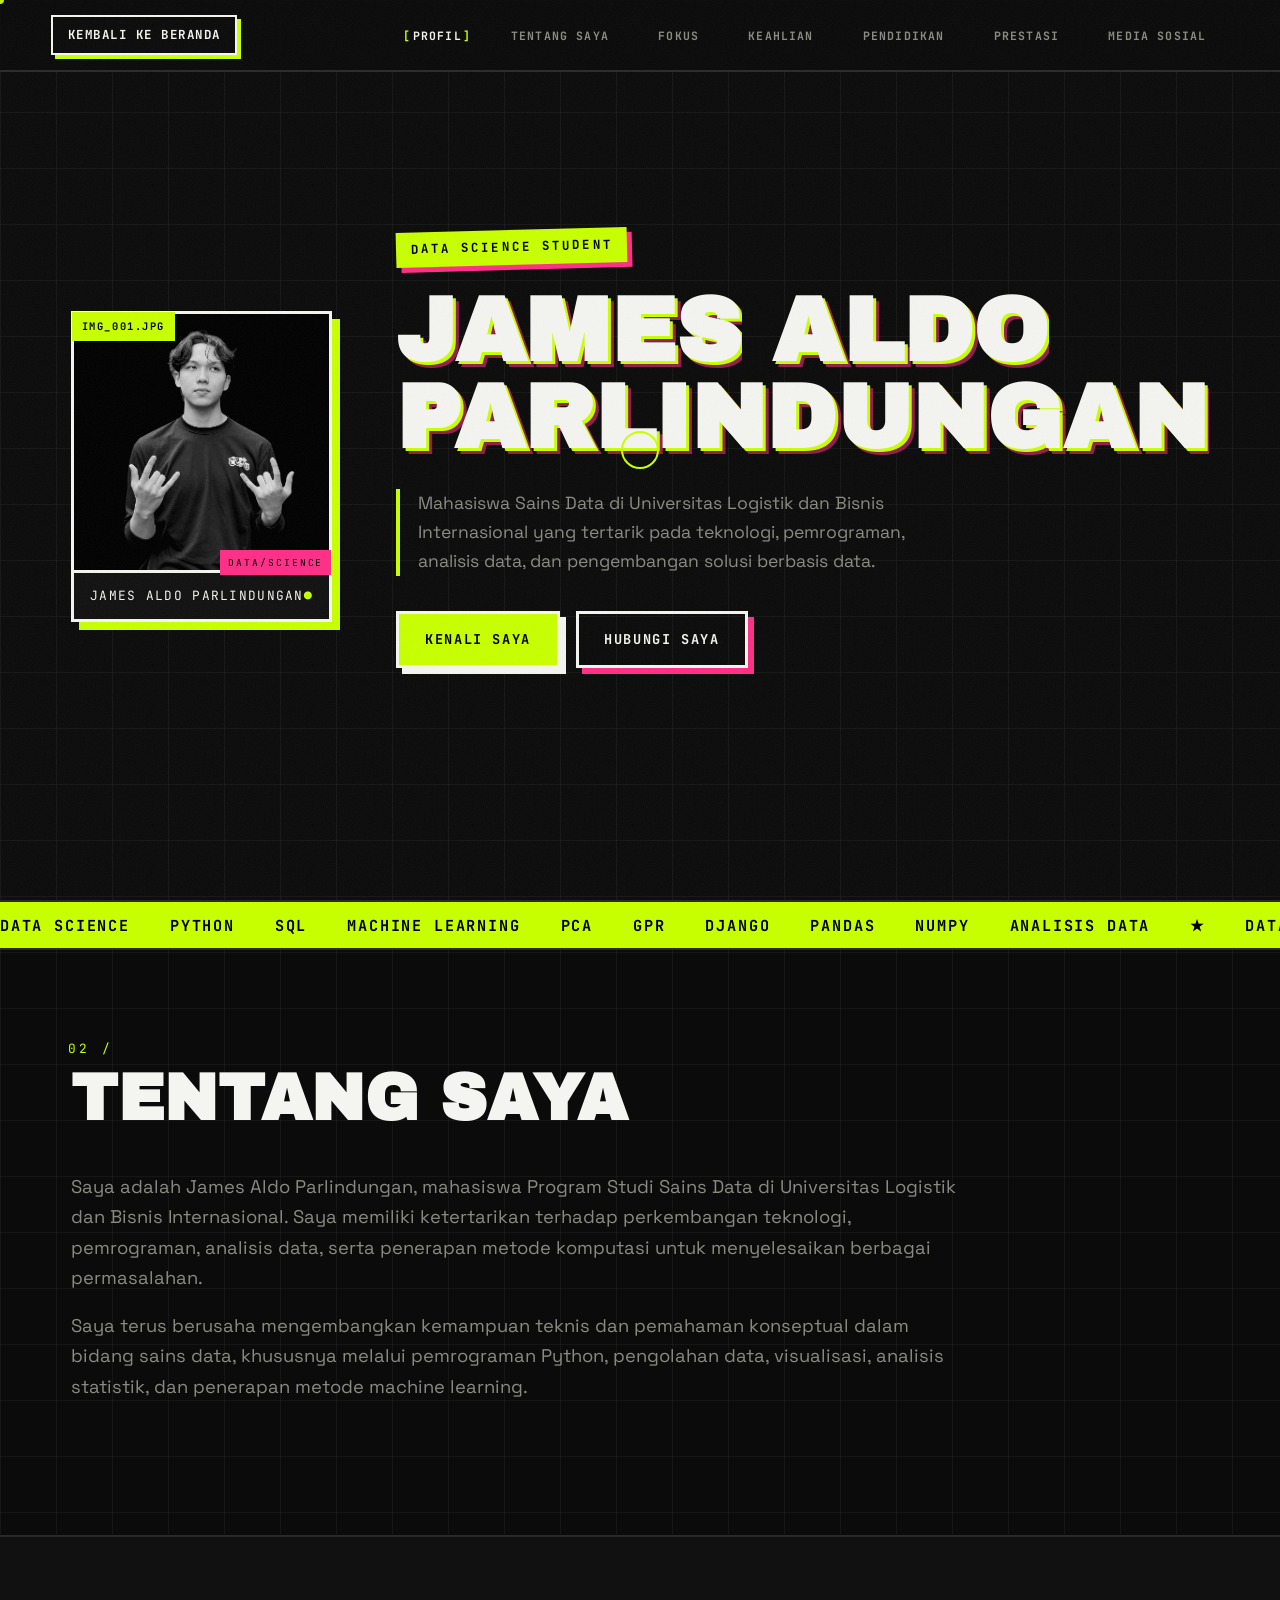
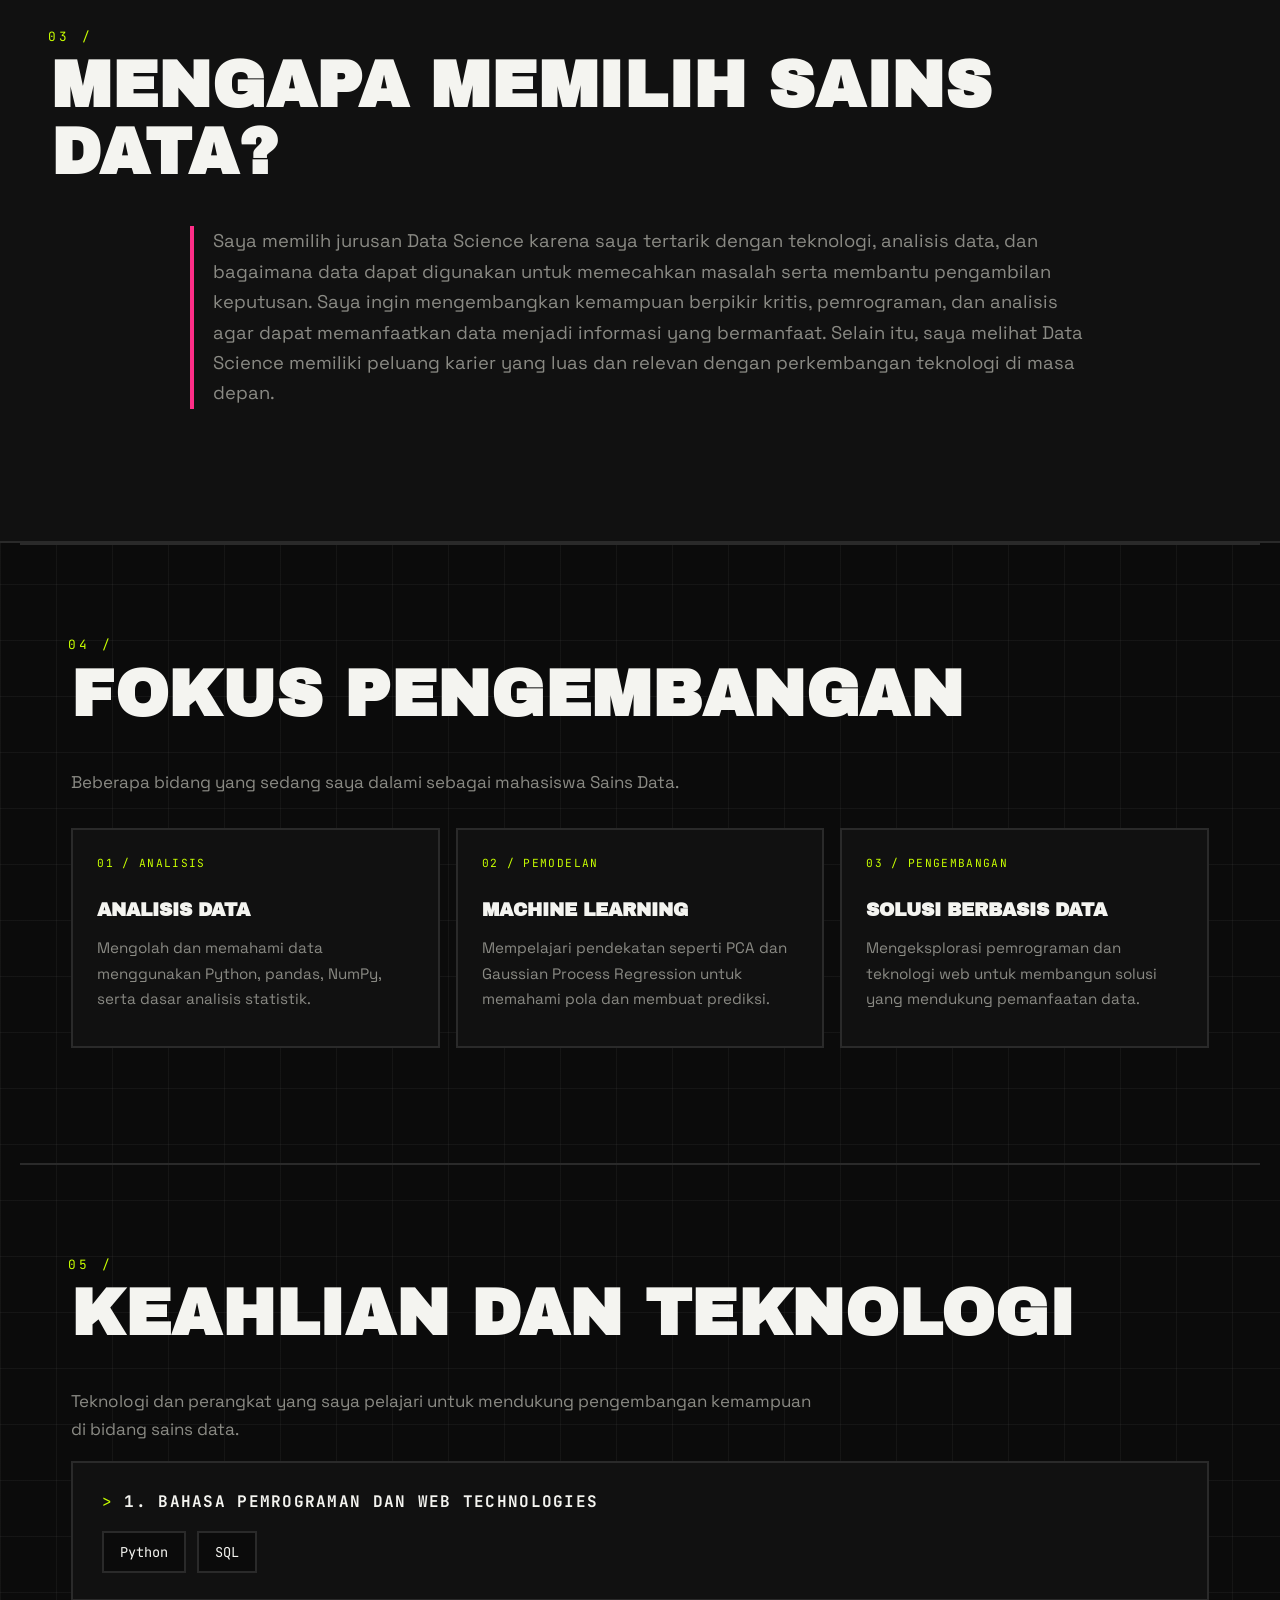
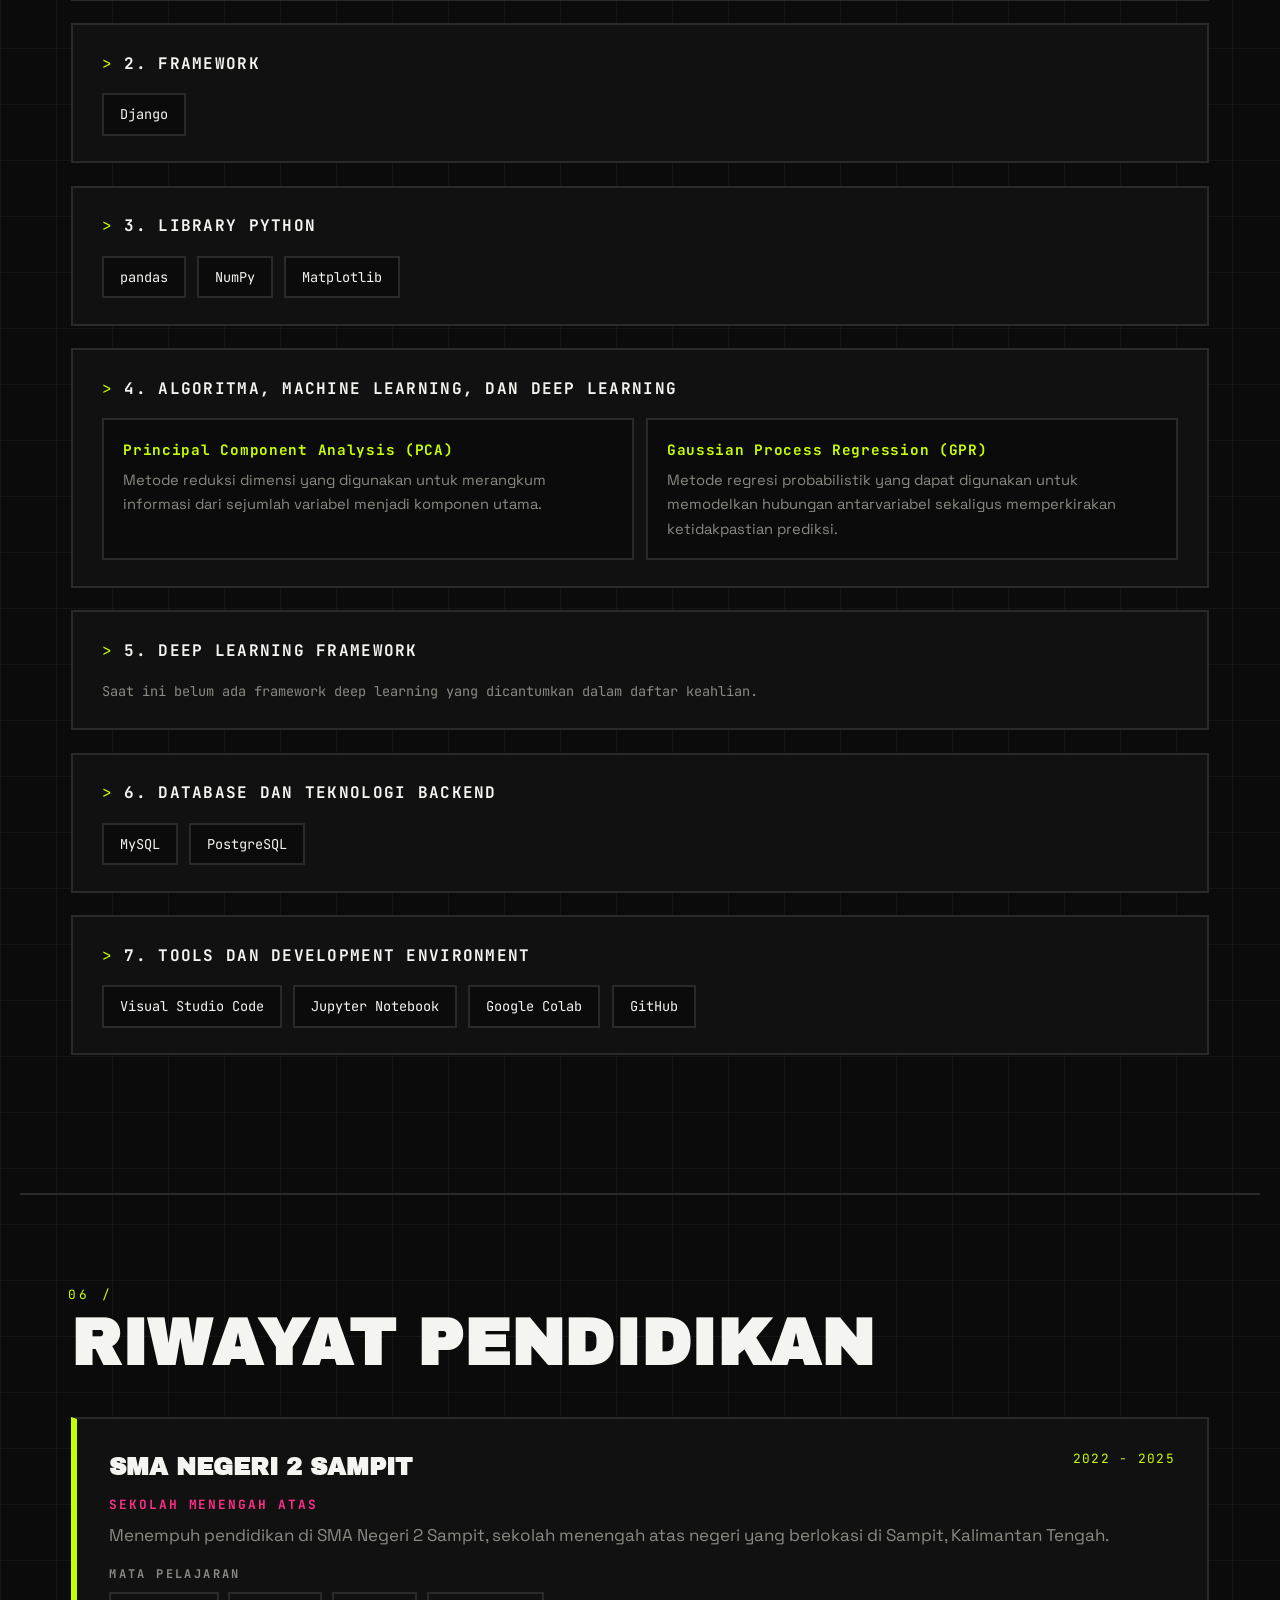
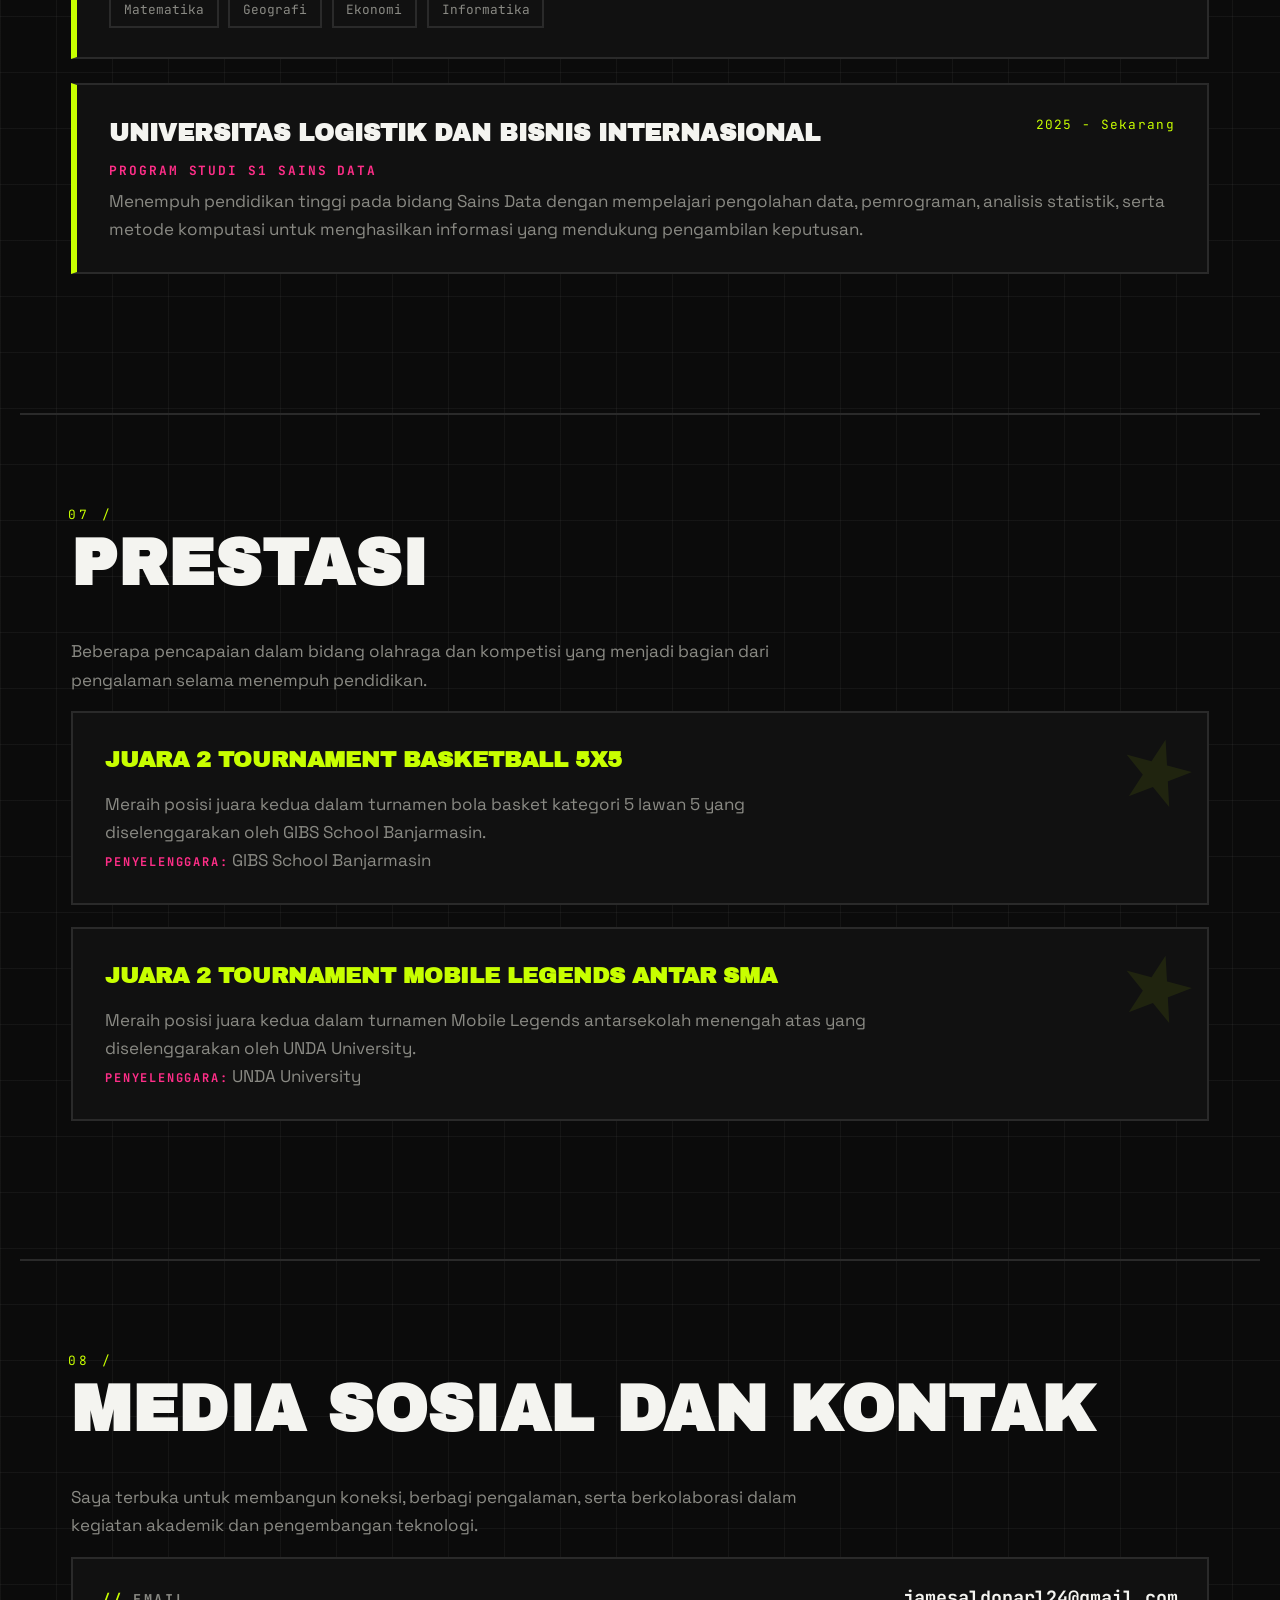
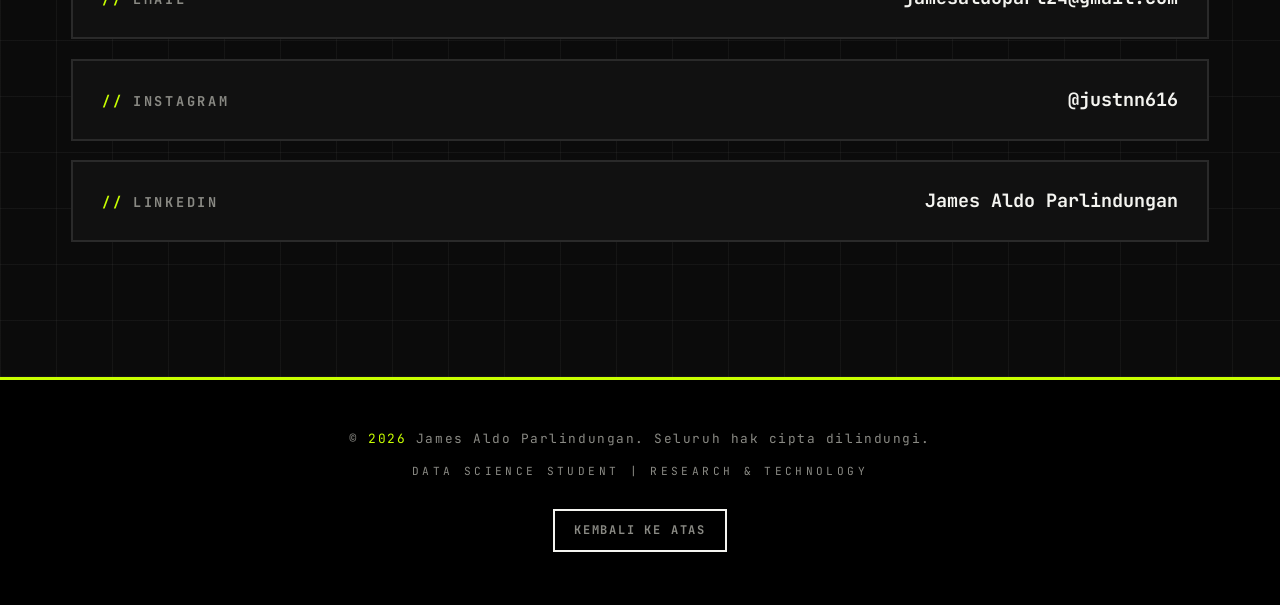
==== commit 77f59f2b: "memperbaiki UX james" ====
--- a/template/james.html
+++ b/template/james.html
@@ -25,6 +25,7 @@
             <ul>
                 <li><a href="#profil">Profil</a></li>
                 <li><a href="#tentang">Tentang Saya</a></li>
+                <li><a href="#fokus">Fokus</a></li>
                 <li><a href="#keahlian">Keahlian</a></li>
                 <li><a href="#pendidikan">Pendidikan</a></li>
                 <li><a href="#prestasi">Prestasi</a></li>
@@ -113,6 +114,51 @@
         </section>
 
 
+        <!-- FOKUS PENGEMBANGAN -->
+        <section id="fokus">
+
+            <h2>Fokus Pengembangan</h2>
+
+            <p>
+                Beberapa bidang yang sedang saya dalami sebagai mahasiswa
+                Sains Data.
+            </p>
+
+            <div class="focus-grid">
+
+                <article>
+                    <span class="focus-number">01 / ANALISIS</span>
+                    <h3>Analisis Data</h3>
+                    <p>
+                        Mengolah dan memahami data menggunakan Python,
+                        pandas, NumPy, serta dasar analisis statistik.
+                    </p>
+                </article>
+
+                <article>
+                    <span class="focus-number">02 / PEMODELAN</span>
+                    <h3>Machine Learning</h3>
+                    <p>
+                        Mempelajari pendekatan seperti PCA dan Gaussian
+                        Process Regression untuk memahami pola dan membuat
+                        prediksi.
+                    </p>
+                </article>
+
+                <article>
+                    <span class="focus-number">03 / PENGEMBANGAN</span>
+                    <h3>Solusi Berbasis Data</h3>
+                    <p>
+                        Mengeksplorasi pemrograman dan teknologi web untuk
+                        membangun solusi yang mendukung pemanfaatan data.
+                    </p>
+                </article>
+
+            </div>
+
+        </section>
+
+
         <!-- KEAHLIAN -->
         <section id="keahlian">
 
--- a/style/james.css
+++ b/style/james.css
@@ -536,6 +536,44 @@
     padding-left:1.2rem;
 }
 
+/* ---------- FOKUS PENGEMBANGAN ---------- */
+#fokus .focus-grid{
+    display:grid;
+    grid-template-columns:repeat(3,minmax(0,1fr));
+    gap:1rem;
+    margin-top:2rem;
+}
+#fokus .focus-grid article{
+    min-height:220px;
+    padding:1.5rem;
+    border:2px solid var(--border);
+    background:var(--bg-2);
+    transition:transform .2s ease, border-color .2s ease, box-shadow .2s ease;
+}
+#fokus .focus-grid article:hover{
+    transform:translate(-4px,-4px);
+    border-color:var(--ink);
+    box-shadow:7px 7px 0 var(--pink);
+}
+#fokus .focus-number{
+    display:block;
+    margin-bottom:1.4rem;
+    color:var(--acid);
+    font-family:var(--font-mono);
+    font-size:.7rem;
+    letter-spacing:.12em;
+}
+#fokus .focus-grid h3{
+    margin-bottom:.65rem;
+    font-family:var(--font-display);
+    font-size:1.15rem;
+    text-transform:uppercase;
+}
+#fokus .focus-grid p{
+    color:var(--ink-dim);
+    font-size:.95rem;
+}
+
 /* ---------- KEAHLIAN ---------- */
 #keahlian article{
     border:2px solid var(--border);
@@ -846,6 +884,8 @@
 @media (max-width:640px){
     :root{--nav-h:64px;}
     header nav > a{font-size:.62rem;padding:.4rem .6rem;box-shadow:3px 3px 0 var(--acid);}
+    #fokus .focus-grid{grid-template-columns:1fr;}
+    #fokus .focus-grid article{min-height:0;}
     #pendidikan article{grid-template-columns:1fr;}
     #pendidikan article > p:first-of-type{grid-column:1;grid-row:auto;}
     #kontak article{flex-direction:column;gap:.4rem;}
